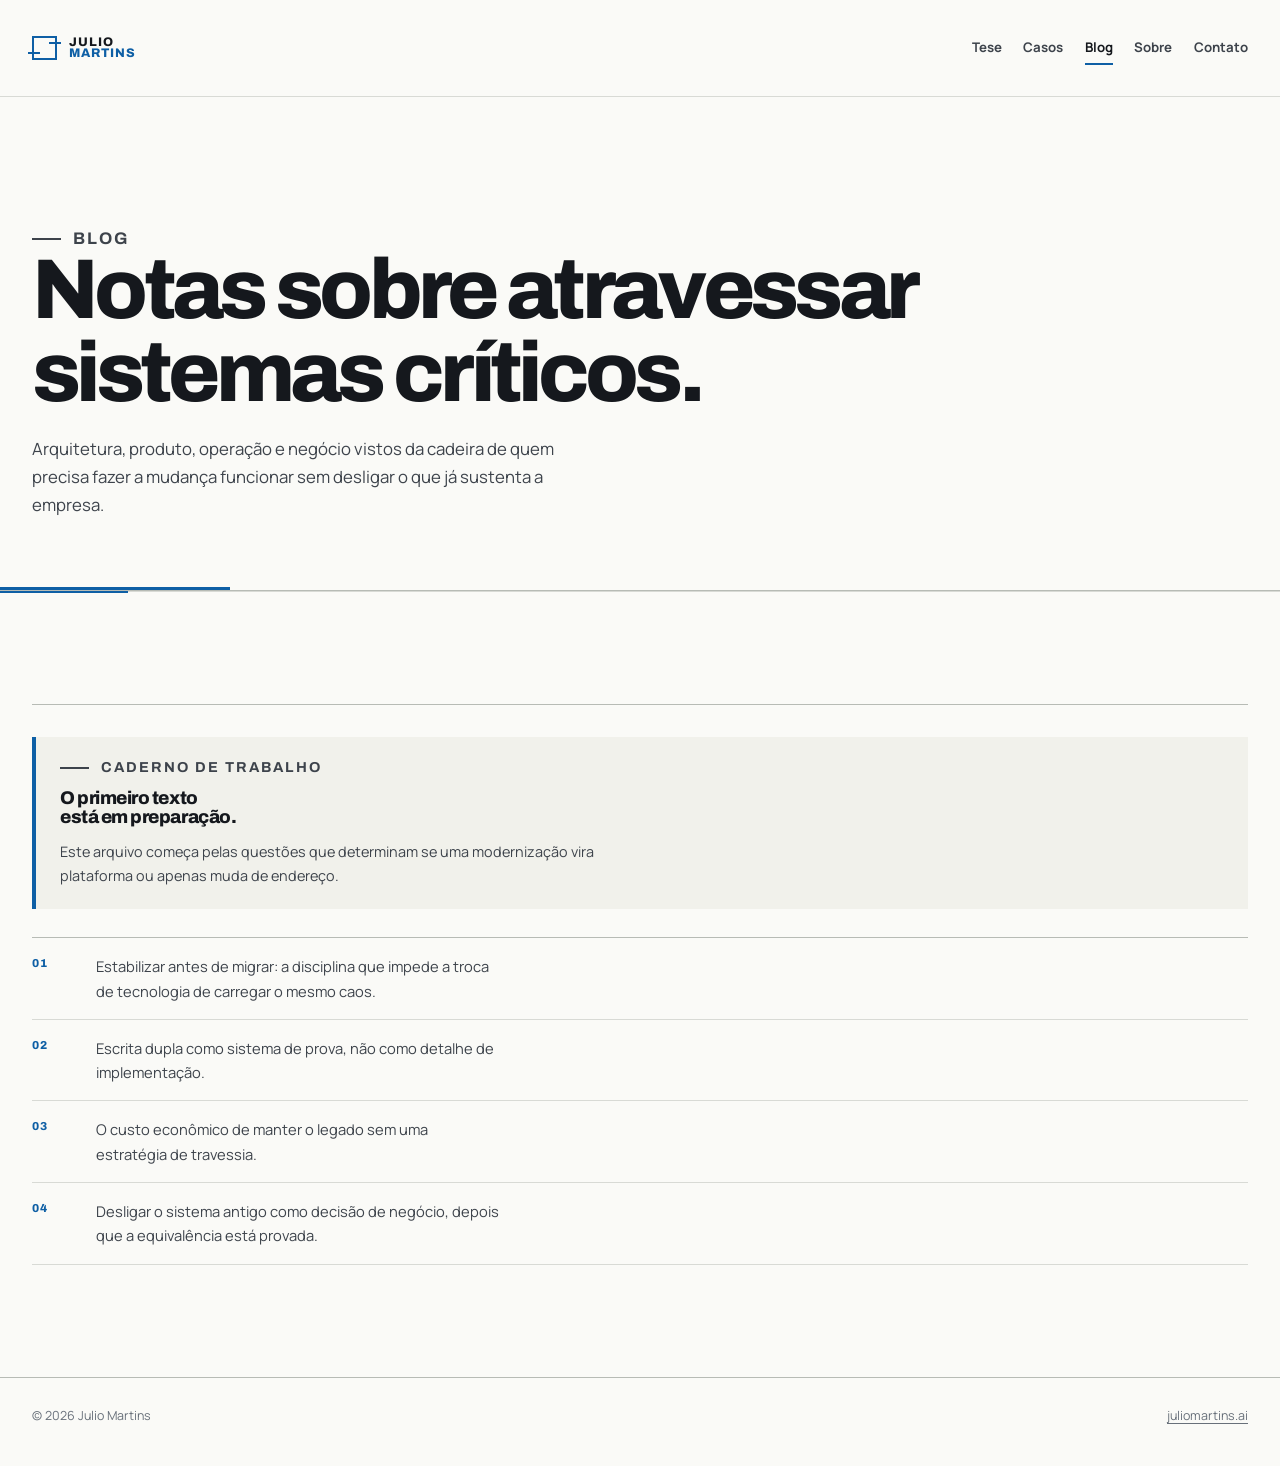
==== blog/index.html @ 044c37d9 "feat: publica estrutura inicial do site pessoal" ====
<!-- Modernismo de Travessia: evidência, hierarquia editorial e sobriedade operacional. -->
<!doctype html>
<html lang="pt-BR">
<head>
  <meta charset="utf-8">
  <meta name="viewport" content="width=device-width, initial-scale=1">
  <title>Blog — Julio Martins</title>
  <meta name="description" content="Artigos de Julio Martins sobre modernização de sistemas críticos, operação e travessias reais.">
  <meta property="og:type" content="website"><meta property="og:locale" content="pt_BR">
  <meta property="og:title" content="Blog — Julio Martins"><meta property="og:description" content="Notas sobre modernização de sistemas críticos e responsabilidade operacional.">
  <meta property="og:image" content="https://juliomartins.ai/assets/img/og-default.svg"><meta property="og:url" content="https://juliomartins.ai/blog/">
  <link rel="canonical" href="https://juliomartins.ai/blog/"><link rel="icon" href="../assets/img/favicon.svg" type="image/svg+xml">
  <link rel="preconnect" href="https://fonts.googleapis.com"><link rel="preconnect" href="https://fonts.gstatic.com" crossorigin>
  <link href="https://fonts.googleapis.com/css2?family=Archivo:wdth,wght@100,700;100,800;100,900&family=Manrope:wght@400;500;600;700&display=swap" rel="stylesheet"><link rel="stylesheet" href="../styles.css">
</head>
<body>
  <a class="skip-link" href="#conteudo">Ir para o conteúdo principal</a>
  <header class="site-header"><div class="page-shell header-inner"><a class="brand" href="../index.html" aria-label="Julio Martins, página inicial"><span class="brand-mark" aria-hidden="true"></span><span class="brand-wordmark"><span>JULIO</span><span>MARTINS</span></span></a><nav class="site-nav" aria-label="Navegação principal"><a href="../index.html#tese">Tese</a><a href="../casos/index.html">Casos</a><a href="index.html" aria-current="page">Blog</a><a href="../index.html#sobre">Sobre</a><a href="../index.html#contato">Contato</a></nav></div></header>
  <main id="conteudo">
    <header class="page-heading"><div class="page-shell"><p class="section-label">Blog</p><h1>Notas sobre atravessar sistemas críticos.</h1><p>Arquitetura, produto, operação e negócio vistos da cadeira de quem precisa fazer a mudança funcionar sem desligar o que já sustenta a empresa.</p></div></header>
    <section class="content-section"><div class="page-shell"><!-- NOVO ARTIGO: copie o <li> abaixo, preencha href, datetime, data, título e resumo; depois cole a cópia aqui para manter o mais recente no topo. -->
      <!--
      <li>
        <a href="nome-do-artigo.html">
          <time datetime="2026-08-25">25 ago. 2026</time>
          <h2>Título do artigo</h2>
          <p>Resumo de uma linha, direto e específico.</p>
        </a>
      </li>
      -->
      <ul class="blog-list" aria-label="Lista de artigos"></ul>
      <aside class="editorial-status"><p class="section-label section-label--muted">Caderno de trabalho</p><h2>O primeiro texto está em preparação.</h2><p>Este arquivo começa pelas questões que determinam se uma modernização vira plataforma ou apenas muda de endereço.</p></aside>
      <div class="editorial-tracks" aria-label="Linhas editoriais em preparação"><div><span>01</span><p>Estabilizar antes de migrar: a disciplina que impede a troca de tecnologia de carregar o mesmo caos.</p></div><div><span>02</span><p>Escrita dupla como sistema de prova, não como detalhe de implementação.</p></div><div><span>03</span><p>O custo econômico de manter o legado sem uma estratégia de travessia.</p></div><div><span>04</span><p>Desligar o sistema antigo como decisão de negócio, depois que a equivalência está provada.</p></div></div>
    </div></section>
  </main>
  <footer class="site-footer"><div class="page-shell footer-inner"><span>© 2026 Julio Martins</span><a href="https://juliomartins.ai/">juliomartins.ai</a></div></footer>
</body>
</html>
---- styles.css ----
/* Modernismo de Travessia — editorial suíço, sobriedade material e evidência operacional. */
:root {
  --paper: #fafaf7;
  --paper-deep: #f1f1eb;
  --ink: #15181d;
  --ink-soft: #3d434b;
  --muted: #68707a;
  --line: #d8dad5;
  --line-strong: #b7bbb5;
  --blue: #0e5fa5;
  --blue-deep: #084478;
  --white: #ffffff;
  --font-display: "Archivo", Arial, sans-serif;
  --font-body: "Manrope", Arial, sans-serif;
  --page: min(100% - 2.5rem, 76rem);
  --reading: 65ch;
  --space-1: 0.5rem;
  --space-2: 1rem;
  --space-3: 1.5rem;
  --space-4: 2.5rem;
  --space-5: 4.5rem;
  --space-6: 7rem;
  --ease-out: cubic-bezier(0.23, 1, 0.32, 1);
}

* { box-sizing: border-box; }
html { scroll-behavior: smooth; }
body {
  min-width: 320px;
  margin: 0;
  background: var(--paper);
  color: var(--ink);
  font-family: var(--font-body);
  font-size: 1rem;
  line-height: 1.65;
  -webkit-font-smoothing: antialiased;
  text-rendering: optimizeLegibility;
}
img { display: block; max-width: 100%; }
a { color: var(--blue); text-decoration-thickness: 1px; text-underline-offset: 0.22em; }
a:hover { color: var(--blue-deep); }
a:focus-visible, button:focus-visible { outline: 3px solid var(--blue); outline-offset: 4px; }
::selection { background: var(--blue); color: var(--white); }

.skip-link { position: fixed; z-index: 10; top: 0.75rem; left: 0.75rem; transform: translateY(-200%); background: var(--ink); color: var(--white); padding: 0.75rem 1rem; font-weight: 700; }
.skip-link:focus { transform: translateY(0); }
.page-shell { width: var(--page); margin: 0 auto; }
.reading-width { max-width: var(--reading); }
.section-label { display: flex; align-items: center; gap: 0.75rem; margin: 0 0 1.15rem; color: var(--blue); font-family: var(--font-display); font-size: 0.72rem; font-weight: 700; letter-spacing: 0.14em; line-height: 1.2; text-transform: uppercase; }
.section-label::before { width: 1.8rem; height: 2px; background: currentColor; content: ""; }
.section-label--muted { color: var(--muted); }

.site-header { border-bottom: 1px solid var(--line); }
.header-inner { display: flex; align-items: center; justify-content: space-between; gap: 1.5rem; min-height: 5.25rem; }
.brand { display: inline-flex; align-items: center; gap: 0.75rem; color: var(--ink); text-decoration: none; }
.brand:hover { color: var(--ink); }
.brand-mark { position: relative; display: inline-block; width: 1.55rem; height: 1.55rem; border: 2px solid var(--blue); }
.brand-mark::before, .brand-mark::after { position: absolute; width: 0.75rem; height: 2px; background: var(--blue); content: ""; }
.brand-mark::before { top: 0.3rem; right: -0.38rem; }
.brand-mark::after { bottom: 0.3rem; left: -0.38rem; }
.brand-wordmark { display: grid; font-family: var(--font-display); font-size: 0.78rem; font-weight: 800; letter-spacing: 0.08em; line-height: 0.9; }
.brand-wordmark span:last-child { color: var(--blue); }
.site-nav { display: flex; align-items: center; gap: 1rem; font-size: 0.78rem; font-weight: 700; }
.site-nav a { position: relative; color: var(--ink-soft); text-decoration: none; }
.site-nav a::after { position: absolute; bottom: -0.35rem; left: 0; width: 0; height: 2px; background: var(--blue); content: ""; transition: width 180ms var(--ease-out); }
.site-nav a:hover { color: var(--ink); }
.site-nav a:hover::after, .site-nav a[aria-current="page"]::after { width: 100%; }
.site-nav a[aria-current="page"] { color: var(--ink); }

.hero { padding: var(--space-5) 0 var(--space-4); }
.hero-grid { display: grid; gap: var(--space-4); }
.hero-copy { max-width: 50rem; }
.hero h1, h2, h3 { margin: 0; font-family: var(--font-display); letter-spacing: -0.04em; }
.hero h1 { max-width: 15ch; font-size: clamp(2.85rem, 8.2vw, 6.2rem); font-weight: 800; line-height: 0.95; text-wrap: balance; }
.hero h1 strong { color: var(--blue); font-weight: 800; }
.hero-intro { max-width: 56ch; margin: 1.75rem 0 0; color: var(--ink-soft); font-size: clamp(1.05rem, 2.4vw, 1.32rem); line-height: 1.55; }
.hero-actions { display: flex; flex-wrap: wrap; gap: 0.75rem; margin-top: 2rem; }
.button { display: inline-flex; align-items: center; justify-content: center; min-height: 3.2rem; padding: 0.8rem 1.25rem; border: 1px solid transparent; font-size: 0.9rem; font-weight: 800; line-height: 1.2; text-decoration: none; transition: background-color 180ms var(--ease-out), border-color 180ms var(--ease-out), color 180ms var(--ease-out), transform 160ms var(--ease-out); }
.button:active { transform: scale(0.97); }
.button--primary { background: var(--blue); color: var(--white); }
.button--primary:hover { background: var(--blue-deep); color: var(--white); }
.button--secondary { border-color: var(--line-strong); color: var(--ink); }
.button--secondary:hover { border-color: var(--blue); color: var(--blue); }
.hero-index { display: grid; gap: 1.1rem; align-content: end; padding: 1.5rem 0 0 1.5rem; border-left: 2px solid var(--blue); }
.hero-index p { margin: 0; color: var(--muted); font-size: 0.8rem; font-weight: 700; letter-spacing: 0.08em; line-height: 1.35; text-transform: uppercase; }
.hero-index strong { display: block; color: var(--ink); font-family: var(--font-display); font-size: 2.15rem; font-weight: 800; letter-spacing: -0.06em; line-height: 0.95; }
.hero-index .rule { width: min(100%, 14rem); height: 1px; background: var(--line-strong); }

.evidence { margin-top: var(--space-4); border-top: 1px solid var(--line-strong); border-bottom: 1px solid var(--line-strong); background: var(--white); }
.evidence { position: relative; }
.evidence::before { position: absolute; top: -2px; left: 0; width: clamp(7rem, 18vw, 15rem); height: 4px; background: var(--blue); content: ""; }
.evidence-grid { display: grid; }
.stat { min-height: 12.5rem; padding: 1.5rem 0; border-bottom: 1px solid var(--line); }
.stat:last-child { border-bottom: 0; }
.stat-number { display: block; font-family: var(--font-display); font-size: clamp(3rem, 7vw, 5rem); font-weight: 800; letter-spacing: -0.07em; line-height: 0.85; }
.stat-number--word { letter-spacing: -0.06em; }
.stat-copy { display: block; max-width: 22ch; margin-top: 1rem; color: var(--ink-soft); font-size: 0.86rem; line-height: 1.45; }
.evidence-note { margin: 0; padding: 1.25rem 0 1.5rem; border-top: 1px solid var(--line); color: var(--muted); font-size: 0.76rem; line-height: 1.55; }

.content-section { position: relative; padding: var(--space-5) 0; border-top: 1px solid var(--line); }
.content-section::before { position: absolute; top: -1px; left: 0; width: clamp(3.5rem, 10vw, 8rem); height: 2px; background: var(--blue); content: ""; }
.content-section h2 { max-width: 22ch; font-size: clamp(2rem, 5vw, 3.5rem); font-weight: 800; line-height: 1.04; text-wrap: balance; }
.lead { max-width: 62ch; margin: 1.5rem 0 0; color: var(--ink-soft); font-size: 1.06rem; }
.principles { display: grid; gap: 0; margin: 2.5rem 0 0; border-top: 1px solid var(--line-strong); }
.principle { position: relative; padding: 1.5rem 0 1.5rem 3.4rem; border-bottom: 1px solid var(--line); }
.principle-index { position: absolute; top: 1.55rem; left: 0; color: var(--blue); font-family: var(--font-display); font-size: 0.83rem; font-weight: 800; letter-spacing: 0.06em; }
.principle h3 { max-width: 36ch; font-size: 1.15rem; font-weight: 800; line-height: 1.2; letter-spacing: -0.025em; }
.principle p { max-width: 64ch; margin: 0.65rem 0 0; color: var(--muted); font-size: 0.92rem; }
.about-grid { display: grid; gap: 2rem; align-items: start; }
.portrait-placeholder { position: relative; display: block; aspect-ratio: 4 / 5; min-height: 22rem; border: 1px solid var(--line-strong); background: #d8d9d6; overflow: hidden; }
.portrait-placeholder::before { position: absolute; top: 14%; right: 15%; bottom: 14%; left: 15%; border: 1px solid rgba(21, 24, 29, 0.23); content: ""; }
.portrait-placeholder::after { position: absolute; right: 0; bottom: 0; left: 0; height: 28%; border-top: 3px solid var(--blue); background: rgba(250, 250, 247, 0.32); content: ""; }
.about-copy p { max-width: 61ch; margin: 0; color: var(--ink-soft); }
.contact-panel { display: grid; gap: 1.5rem; padding: 2rem; border-left: 4px solid var(--blue); background: var(--paper-deep); }
.contact-panel h2 { max-width: 15ch; }
.contact-panel p { max-width: 48ch; margin: 0; color: var(--ink-soft); }

.page-heading { position: relative; padding: var(--space-5) 0 var(--space-4); border-bottom: 1px solid var(--line-strong); overflow: hidden; }
.page-heading::after, .case-hero::after, .article-header::after { position: absolute; bottom: -1px; left: 0; width: clamp(7rem, 18vw, 15rem); height: 4px; background: var(--blue); content: ""; }
.page-heading h1 { max-width: 19ch; margin: 0; font-family: var(--font-display); font-size: clamp(2.6rem, 7vw, 5.3rem); font-weight: 800; letter-spacing: -0.055em; line-height: 0.98; text-wrap: balance; }
.page-heading p { max-width: 55ch; margin: 1.25rem 0 0; color: var(--ink-soft); font-size: 1.05rem; }
.case-list, .blog-list { margin: 0; padding: 0; list-style: none; }
.case-list { border-top: 1px solid var(--line-strong); }
.catalogue-note, .editorial-status { display: grid; gap: 0.8rem; margin-top: 2rem; padding: 1.35rem 1.5rem; border-left: 4px solid var(--blue); background: var(--paper-deep); }
.catalogue-note h2, .editorial-status h2 { max-width: 24ch; font-size: 1.15rem; letter-spacing: -0.025em; }
.catalogue-note p, .editorial-status p { max-width: 65ch; margin: 0; color: var(--ink-soft); font-size: 0.9rem; }
.case-card { display: grid; gap: 1rem; padding: 1.5rem 0; border-bottom: 1px solid var(--line); color: inherit; text-decoration: none; }
.case-card:hover { color: inherit; }
.case-card:hover .case-card__title { color: var(--blue); }
.case-card__meta { color: var(--blue); font-family: var(--font-display); font-size: 0.7rem; font-weight: 700; letter-spacing: 0.14em; text-transform: uppercase; }
.case-card__title { max-width: 26ch; font-size: clamp(1.45rem, 4vw, 2.3rem); font-weight: 800; line-height: 1.06; transition: color 180ms var(--ease-out); }
.case-card__description { max-width: 48ch; margin: 0; color: var(--muted); font-size: 0.95rem; }
.case-card--pending { opacity: 0.58; }
.case-card--pending .case-card__meta { color: var(--muted); }
.case-card--pending .case-card__title { color: var(--ink); }

.case-hero { position: relative; padding: var(--space-5) 0 var(--space-4); border-bottom: 1px solid var(--line-strong); overflow: hidden; }
.case-hero h1 { max-width: 16ch; margin: 0; font-family: var(--font-display); font-size: clamp(2.4rem, 7vw, 5.2rem); font-weight: 800; letter-spacing: -0.055em; line-height: 0.98; }
.placeholder-box { margin: 1.5rem 0 0; padding: 1rem 1.1rem; border-left: 3px solid var(--blue); background: var(--paper-deep); color: var(--ink-soft); font-size: 0.92rem; }
.placeholder-box strong { color: var(--blue); font-family: var(--font-display); font-size: 0.73rem; letter-spacing: 0.1em; text-transform: uppercase; }
.status-note { margin: 1.5rem 0 0; padding: 1rem 1.1rem; border-left: 3px solid var(--blue); background: var(--paper-deep); color: var(--ink-soft); font-size: 0.92rem; }
.status-note strong { display: block; margin-bottom: 0.3rem; color: var(--blue); font-family: var(--font-display); font-size: 0.73rem; letter-spacing: 0.1em; text-transform: uppercase; }
.case-section { padding: var(--space-4) 0; border-bottom: 1px solid var(--line); }
.case-section h2 { max-width: 26ch; font-size: clamp(1.65rem, 4vw, 2.7rem); line-height: 1.08; }
.case-section p { max-width: var(--reading); color: var(--ink-soft); }
.comparison { width: 100%; margin-top: 1.5rem; border-collapse: collapse; font-size: 0.86rem; text-align: left; }
.comparison th, .comparison td { padding: 0.85rem 0.75rem; border-bottom: 1px solid var(--line); vertical-align: top; }
.comparison th { color: var(--blue); font-family: var(--font-display); font-size: 0.68rem; letter-spacing: 0.1em; text-transform: uppercase; }
.method-list { counter-reset: method; display: grid; gap: 0; margin: 1.5rem 0 0; padding: 0; list-style: none; border-top: 1px solid var(--line); }
.method-list li { position: relative; padding: 1.25rem 0 1.25rem 3rem; border-bottom: 1px solid var(--line); color: var(--ink-soft); }
.method-list li::before { position: absolute; top: 1.25rem; left: 0; color: var(--blue); font-family: var(--font-display); font-size: 0.84rem; font-weight: 800; content: "0" counter(method); counter-increment: method; }

.blog-list { border-top: 1px solid var(--line-strong); }
.blog-list li { border-bottom: 1px solid var(--line); }
.blog-list a { display: grid; gap: 0.5rem; padding: 1.35rem 0; color: inherit; text-decoration: none; }
.blog-list a:hover h2 { color: var(--blue); }
.blog-list time { color: var(--muted); font-family: var(--font-display); font-size: 0.72rem; font-weight: 700; letter-spacing: 0.1em; text-transform: uppercase; }
.blog-list h2 { margin: 0; font-size: clamp(1.3rem, 3vw, 1.8rem); line-height: 1.12; transition: color 180ms var(--ease-out); }
.blog-list p { max-width: 55ch; margin: 0; color: var(--muted); font-size: 0.9rem; }
.editorial-tracks { display: grid; gap: 0; margin: 1.75rem 0 0; border-top: 1px solid var(--line-strong); }
.editorial-tracks div { display: grid; grid-template-columns: 3rem minmax(0, 1fr); gap: 1rem; padding: 1rem 0; border-bottom: 1px solid var(--line); }
.editorial-tracks span { color: var(--blue); font-family: var(--font-display); font-size: 0.72rem; font-weight: 800; letter-spacing: 0.1em; }
.editorial-tracks p { max-width: 45ch; margin: 0; color: var(--ink-soft); font-size: 0.92rem; }
.article-header { position: relative; padding: var(--space-5) 0 var(--space-4); border-bottom: 1px solid var(--line-strong); overflow: hidden; }
.article-header h1 { max-width: 19ch; margin: 0; font-family: var(--font-display); font-size: clamp(2.35rem, 6vw, 4.8rem); font-weight: 800; letter-spacing: -0.055em; line-height: 0.98; }
.article-header .dek { max-width: 56ch; margin: 1.25rem 0 0; color: var(--ink-soft); font-size: 1.08rem; }
.article-meta { margin: 1.25rem 0 0; color: var(--muted); font-family: var(--font-display); font-size: 0.72rem; font-weight: 700; letter-spacing: 0.1em; text-transform: uppercase; }
.article { max-width: var(--reading); padding: var(--space-5) 0 var(--space-6); }
.article > *:first-child { margin-top: 0; }
.article h2 { margin: 3rem 0 1rem; font-size: clamp(1.55rem, 4vw, 2.35rem); line-height: 1.1; }
.article h3 { margin: 2rem 0 0.75rem; font-size: 1.22rem; line-height: 1.2; }
.article p, .article li { color: var(--ink-soft); }
.article p { margin: 1.15rem 0; }
.article ul, .article ol { padding-left: 1.3rem; }
.article li + li { margin-top: 0.45rem; }
.article blockquote { margin: 2rem 0; padding: 0.25rem 0 0.25rem 1.25rem; border-left: 3px solid var(--blue); color: var(--ink); font-family: var(--font-display); font-size: 1.32rem; font-weight: 700; letter-spacing: -0.02em; line-height: 1.35; }
.article figure { margin: 2rem 0; }
.article figure img { width: 100%; border: 1px solid var(--line); }
.article figcaption { margin-top: 0.6rem; color: var(--muted); font-size: 0.78rem; }
.article pre { overflow-x: auto; margin: 1.5rem 0; padding: 1.25rem; background: var(--ink); color: #eef1f4; font-size: 0.84rem; line-height: 1.55; }
.article code { font-family: "SFMono-Regular", Consolas, "Liberation Mono", monospace; }
.article :not(pre) > code { padding: 0.12em 0.3em; background: var(--paper-deep); color: var(--ink); }
.article table { display: block; width: 100%; overflow-x: auto; margin: 1.5rem 0; border-collapse: collapse; font-size: 0.88rem; }
.article th, .article td { padding: 0.75rem; border-bottom: 1px solid var(--line); text-align: left; }
.article th { color: var(--blue); font-family: var(--font-display); font-size: 0.7rem; letter-spacing: 0.1em; text-transform: uppercase; }
.callout { margin: 2rem 0; padding: 1rem 1.25rem; border-top: 2px solid var(--blue); background: var(--paper-deep); }
.callout p { margin: 0; }

.not-found { display: grid; min-height: 65vh; align-content: center; padding: var(--space-5) 0; }
.not-found h1 { max-width: 12ch; margin: 0; font-family: var(--font-display); font-size: clamp(3.2rem, 12vw, 7rem); font-weight: 800; letter-spacing: -0.07em; line-height: 0.85; }
.not-found p { max-width: 45ch; margin: 1.5rem 0 0; color: var(--ink-soft); }

.site-footer { border-top: 1px solid var(--line-strong); }
.footer-inner { display: flex; flex-wrap: wrap; gap: 0.7rem 2rem; justify-content: space-between; padding: 1.75rem 0 2.5rem; color: var(--muted); font-size: 0.78rem; }
.footer-inner a { color: inherit; }

@media (min-width: 42rem) {
  .header-inner { min-height: 6rem; }
  .site-nav { gap: 1.35rem; font-size: 0.83rem; }
  .hero { padding: var(--space-6) 0 var(--space-5); }
  .hero-grid { grid-template-columns: minmax(0, 1fr) 12rem; align-items: end; }
  .evidence-grid { grid-template-columns: repeat(2, 1fr); }
  .stat { min-height: 14rem; padding: 2rem 1.5rem; border-right: 1px solid var(--line); }
  .stat:nth-child(2n) { border-right: 0; }
  .stat:nth-last-child(-n + 2) { border-bottom: 0; }
  .evidence-note { padding: 1.25rem 1.5rem 1.75rem; }
  .content-section { padding: var(--space-6) 0; }
  .about-grid { grid-template-columns: minmax(13rem, 0.62fr) minmax(0, 1fr); gap: 3rem; }
  .case-card { grid-template-columns: 9rem minmax(0, 1fr); column-gap: 2rem; }
  .case-card__description { grid-column: 2; }
}

@media (min-width: 68rem) {
  .evidence-grid { grid-template-columns: repeat(4, 1fr); }
  .stat { min-height: 15rem; border-bottom: 0; }
  .stat:nth-child(2n) { border-right: 1px solid var(--line); }
  .stat:last-child { border-right: 0; }
  .page-heading { padding: var(--space-6) 0 var(--space-5); }
  .case-card { grid-template-columns: 12rem minmax(0, 1fr); }
}

@media (max-width: 36rem) {
  .header-inner { align-items: flex-start; padding: 1rem 0; }
  .site-nav { flex-wrap: wrap; justify-content: flex-end; gap: 0.4rem 0.85rem; max-width: 14rem; font-size: 0.72rem; }
  .hero-index { display: none; }
}

@media (prefers-reduced-motion: reduce) {
  html { scroll-behavior: auto; }
  *, *::before, *::after { transition-duration: 0.01ms !important; animation-duration: 0.01ms !important; animation-iteration-count: 1 !important; }
}
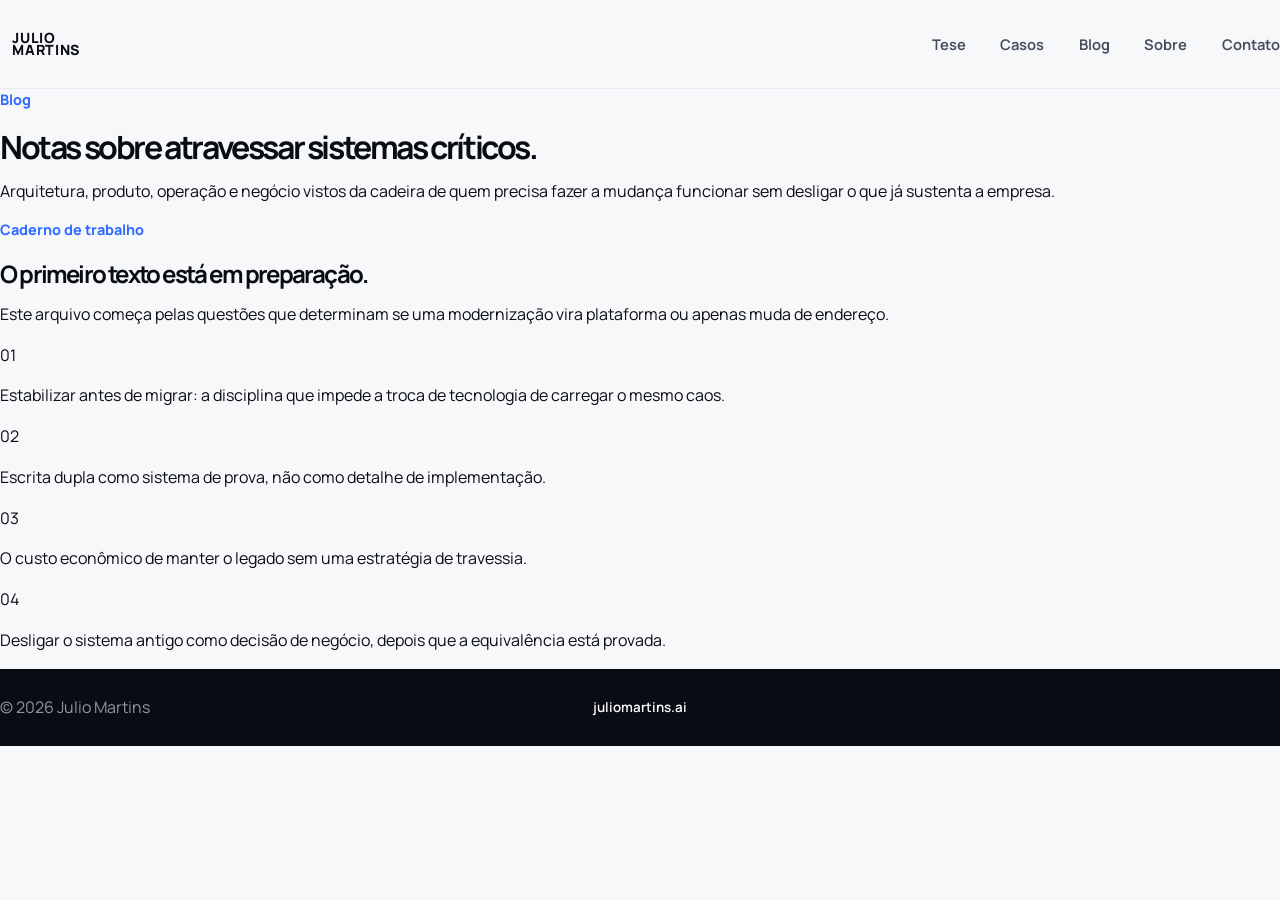
==== commit aa7cf561: "conteudo: restaura textos convincentes dos produtos no design novo + remove todos os travessoes Co-A" ====
--- a/blog/index.html
+++ b/blog/index.html
@@ -4,10 +4,10 @@
 <head>
   <meta charset="utf-8">
   <meta name="viewport" content="width=device-width, initial-scale=1">
-  <title>Blog — Julio Martins</title>
+  <title>Blog, Julio Martins</title>
   <meta name="description" content="Artigos de Julio Martins sobre modernização de sistemas críticos, operação e travessias reais.">
   <meta property="og:type" content="website"><meta property="og:locale" content="pt_BR">
-  <meta property="og:title" content="Blog — Julio Martins"><meta property="og:description" content="Notas sobre modernização de sistemas críticos e responsabilidade operacional.">
+  <meta property="og:title" content="Blog, Julio Martins"><meta property="og:description" content="Notas sobre modernização de sistemas críticos e responsabilidade operacional.">
   <meta property="og:image" content="https://juliomartins.ai/assets/img/og-default.svg"><meta property="og:url" content="https://juliomartins.ai/blog/">
   <link rel="canonical" href="https://juliomartins.ai/blog/"><link rel="icon" href="../assets/img/favicon.svg" type="image/svg+xml">
   <link rel="preconnect" href="https://fonts.googleapis.com"><link rel="preconnect" href="https://fonts.gstatic.com" crossorigin>
--- a/styles.css
+++ b/styles.css
@@ -1,231 +1,10 @@
-/* Modernismo de Travessia — editorial suíço, sobriedade material e evidência operacional. */
-:root {
-  --paper: #fafaf7;
-  --paper-deep: #f1f1eb;
-  --ink: #15181d;
-  --ink-soft: #3d434b;
-  --muted: #68707a;
-  --line: #d8dad5;
-  --line-strong: #b7bbb5;
-  --blue: #0e5fa5;
-  --blue-deep: #084478;
-  --white: #ffffff;
-  --font-display: "Archivo", Arial, sans-serif;
-  --font-body: "Manrope", Arial, sans-serif;
-  --page: min(100% - 2.5rem, 76rem);
-  --reading: 65ch;
-  --space-1: 0.5rem;
-  --space-2: 1rem;
-  --space-3: 1.5rem;
-  --space-4: 2.5rem;
-  --space-5: 4.5rem;
-  --space-6: 7rem;
-  --ease-out: cubic-bezier(0.23, 1, 0.32, 1);
-}
-
-* { box-sizing: border-box; }
-html { scroll-behavior: smooth; }
-body {
-  min-width: 320px;
-  margin: 0;
-  background: var(--paper);
-  color: var(--ink);
-  font-family: var(--font-body);
-  font-size: 1rem;
-  line-height: 1.65;
-  -webkit-font-smoothing: antialiased;
-  text-rendering: optimizeLegibility;
-}
-img { display: block; max-width: 100%; }
-a { color: var(--blue); text-decoration-thickness: 1px; text-underline-offset: 0.22em; }
-a:hover { color: var(--blue-deep); }
-a:focus-visible, button:focus-visible { outline: 3px solid var(--blue); outline-offset: 4px; }
-::selection { background: var(--blue); color: var(--white); }
-
-.skip-link { position: fixed; z-index: 10; top: 0.75rem; left: 0.75rem; transform: translateY(-200%); background: var(--ink); color: var(--white); padding: 0.75rem 1rem; font-weight: 700; }
-.skip-link:focus { transform: translateY(0); }
-.page-shell { width: var(--page); margin: 0 auto; }
-.reading-width { max-width: var(--reading); }
-.section-label { display: flex; align-items: center; gap: 0.75rem; margin: 0 0 1.15rem; color: var(--blue); font-family: var(--font-display); font-size: 0.72rem; font-weight: 700; letter-spacing: 0.14em; line-height: 1.2; text-transform: uppercase; }
-.section-label::before { width: 1.8rem; height: 2px; background: currentColor; content: ""; }
-.section-label--muted { color: var(--muted); }
-
-.site-header { border-bottom: 1px solid var(--line); }
-.header-inner { display: flex; align-items: center; justify-content: space-between; gap: 1.5rem; min-height: 5.25rem; }
-.brand { display: inline-flex; align-items: center; gap: 0.75rem; color: var(--ink); text-decoration: none; }
-.brand:hover { color: var(--ink); }
-.brand-mark { position: relative; display: inline-block; width: 1.55rem; height: 1.55rem; border: 2px solid var(--blue); }
-.brand-mark::before, .brand-mark::after { position: absolute; width: 0.75rem; height: 2px; background: var(--blue); content: ""; }
-.brand-mark::before { top: 0.3rem; right: -0.38rem; }
-.brand-mark::after { bottom: 0.3rem; left: -0.38rem; }
-.brand-wordmark { display: grid; font-family: var(--font-display); font-size: 0.78rem; font-weight: 800; letter-spacing: 0.08em; line-height: 0.9; }
-.brand-wordmark span:last-child { color: var(--blue); }
-.site-nav { display: flex; align-items: center; gap: 1rem; font-size: 0.78rem; font-weight: 700; }
-.site-nav a { position: relative; color: var(--ink-soft); text-decoration: none; }
-.site-nav a::after { position: absolute; bottom: -0.35rem; left: 0; width: 0; height: 2px; background: var(--blue); content: ""; transition: width 180ms var(--ease-out); }
-.site-nav a:hover { color: var(--ink); }
-.site-nav a:hover::after, .site-nav a[aria-current="page"]::after { width: 100%; }
-.site-nav a[aria-current="page"] { color: var(--ink); }
-
-.hero { padding: var(--space-5) 0 var(--space-4); }
-.hero-grid { display: grid; gap: var(--space-4); }
-.hero-copy { max-width: 50rem; }
-.hero h1, h2, h3 { margin: 0; font-family: var(--font-display); letter-spacing: -0.04em; }
-.hero h1 { max-width: 15ch; font-size: clamp(2.85rem, 8.2vw, 6.2rem); font-weight: 800; line-height: 0.95; text-wrap: balance; }
-.hero h1 strong { color: var(--blue); font-weight: 800; }
-.hero-intro { max-width: 56ch; margin: 1.75rem 0 0; color: var(--ink-soft); font-size: clamp(1.05rem, 2.4vw, 1.32rem); line-height: 1.55; }
-.hero-actions { display: flex; flex-wrap: wrap; gap: 0.75rem; margin-top: 2rem; }
-.button { display: inline-flex; align-items: center; justify-content: center; min-height: 3.2rem; padding: 0.8rem 1.25rem; border: 1px solid transparent; font-size: 0.9rem; font-weight: 800; line-height: 1.2; text-decoration: none; transition: background-color 180ms var(--ease-out), border-color 180ms var(--ease-out), color 180ms var(--ease-out), transform 160ms var(--ease-out); }
-.button:active { transform: scale(0.97); }
-.button--primary { background: var(--blue); color: var(--white); }
-.button--primary:hover { background: var(--blue-deep); color: var(--white); }
-.button--secondary { border-color: var(--line-strong); color: var(--ink); }
-.button--secondary:hover { border-color: var(--blue); color: var(--blue); }
-.hero-index { display: grid; gap: 1.1rem; align-content: end; padding: 1.5rem 0 0 1.5rem; border-left: 2px solid var(--blue); }
-.hero-index p { margin: 0; color: var(--muted); font-size: 0.8rem; font-weight: 700; letter-spacing: 0.08em; line-height: 1.35; text-transform: uppercase; }
-.hero-index strong { display: block; color: var(--ink); font-family: var(--font-display); font-size: 2.15rem; font-weight: 800; letter-spacing: -0.06em; line-height: 0.95; }
-.hero-index .rule { width: min(100%, 14rem); height: 1px; background: var(--line-strong); }
-
-.evidence { margin-top: var(--space-4); border-top: 1px solid var(--line-strong); border-bottom: 1px solid var(--line-strong); background: var(--white); }
-.evidence { position: relative; }
-.evidence::before { position: absolute; top: -2px; left: 0; width: clamp(7rem, 18vw, 15rem); height: 4px; background: var(--blue); content: ""; }
-.evidence-grid { display: grid; }
-.stat { min-height: 12.5rem; padding: 1.5rem 0; border-bottom: 1px solid var(--line); }
-.stat:last-child { border-bottom: 0; }
-.stat-number { display: block; font-family: var(--font-display); font-size: clamp(3rem, 7vw, 5rem); font-weight: 800; letter-spacing: -0.07em; line-height: 0.85; }
-.stat-number--word { letter-spacing: -0.06em; }
-.stat-copy { display: block; max-width: 22ch; margin-top: 1rem; color: var(--ink-soft); font-size: 0.86rem; line-height: 1.45; }
-.evidence-note { margin: 0; padding: 1.25rem 0 1.5rem; border-top: 1px solid var(--line); color: var(--muted); font-size: 0.76rem; line-height: 1.55; }
-
-.content-section { position: relative; padding: var(--space-5) 0; border-top: 1px solid var(--line); }
-.content-section::before { position: absolute; top: -1px; left: 0; width: clamp(3.5rem, 10vw, 8rem); height: 2px; background: var(--blue); content: ""; }
-.content-section h2 { max-width: 22ch; font-size: clamp(2rem, 5vw, 3.5rem); font-weight: 800; line-height: 1.04; text-wrap: balance; }
-.lead { max-width: 62ch; margin: 1.5rem 0 0; color: var(--ink-soft); font-size: 1.06rem; }
-.principles { display: grid; gap: 0; margin: 2.5rem 0 0; border-top: 1px solid var(--line-strong); }
-.principle { position: relative; padding: 1.5rem 0 1.5rem 3.4rem; border-bottom: 1px solid var(--line); }
-.principle-index { position: absolute; top: 1.55rem; left: 0; color: var(--blue); font-family: var(--font-display); font-size: 0.83rem; font-weight: 800; letter-spacing: 0.06em; }
-.principle h3 { max-width: 36ch; font-size: 1.15rem; font-weight: 800; line-height: 1.2; letter-spacing: -0.025em; }
-.principle p { max-width: 64ch; margin: 0.65rem 0 0; color: var(--muted); font-size: 0.92rem; }
-.about-grid { display: grid; gap: 2rem; align-items: start; }
-.portrait-placeholder { position: relative; display: block; aspect-ratio: 4 / 5; min-height: 22rem; border: 1px solid var(--line-strong); background: #d8d9d6; overflow: hidden; }
-.portrait-placeholder::before { position: absolute; top: 14%; right: 15%; bottom: 14%; left: 15%; border: 1px solid rgba(21, 24, 29, 0.23); content: ""; }
-.portrait-placeholder::after { position: absolute; right: 0; bottom: 0; left: 0; height: 28%; border-top: 3px solid var(--blue); background: rgba(250, 250, 247, 0.32); content: ""; }
-.about-copy p { max-width: 61ch; margin: 0; color: var(--ink-soft); }
-.contact-panel { display: grid; gap: 1.5rem; padding: 2rem; border-left: 4px solid var(--blue); background: var(--paper-deep); }
-.contact-panel h2 { max-width: 15ch; }
-.contact-panel p { max-width: 48ch; margin: 0; color: var(--ink-soft); }
-
-.page-heading { position: relative; padding: var(--space-5) 0 var(--space-4); border-bottom: 1px solid var(--line-strong); overflow: hidden; }
-.page-heading::after, .case-hero::after, .article-header::after { position: absolute; bottom: -1px; left: 0; width: clamp(7rem, 18vw, 15rem); height: 4px; background: var(--blue); content: ""; }
-.page-heading h1 { max-width: 19ch; margin: 0; font-family: var(--font-display); font-size: clamp(2.6rem, 7vw, 5.3rem); font-weight: 800; letter-spacing: -0.055em; line-height: 0.98; text-wrap: balance; }
-.page-heading p { max-width: 55ch; margin: 1.25rem 0 0; color: var(--ink-soft); font-size: 1.05rem; }
-.case-list, .blog-list { margin: 0; padding: 0; list-style: none; }
-.case-list { border-top: 1px solid var(--line-strong); }
-.catalogue-note, .editorial-status { display: grid; gap: 0.8rem; margin-top: 2rem; padding: 1.35rem 1.5rem; border-left: 4px solid var(--blue); background: var(--paper-deep); }
-.catalogue-note h2, .editorial-status h2 { max-width: 24ch; font-size: 1.15rem; letter-spacing: -0.025em; }
-.catalogue-note p, .editorial-status p { max-width: 65ch; margin: 0; color: var(--ink-soft); font-size: 0.9rem; }
-.case-card { display: grid; gap: 1rem; padding: 1.5rem 0; border-bottom: 1px solid var(--line); color: inherit; text-decoration: none; }
-.case-card:hover { color: inherit; }
-.case-card:hover .case-card__title { color: var(--blue); }
-.case-card__meta { color: var(--blue); font-family: var(--font-display); font-size: 0.7rem; font-weight: 700; letter-spacing: 0.14em; text-transform: uppercase; }
-.case-card__title { max-width: 26ch; font-size: clamp(1.45rem, 4vw, 2.3rem); font-weight: 800; line-height: 1.06; transition: color 180ms var(--ease-out); }
-.case-card__description { max-width: 48ch; margin: 0; color: var(--muted); font-size: 0.95rem; }
-.case-card--pending { opacity: 0.58; }
-.case-card--pending .case-card__meta { color: var(--muted); }
-.case-card--pending .case-card__title { color: var(--ink); }
-
-.case-hero { position: relative; padding: var(--space-5) 0 var(--space-4); border-bottom: 1px solid var(--line-strong); overflow: hidden; }
-.case-hero h1 { max-width: 16ch; margin: 0; font-family: var(--font-display); font-size: clamp(2.4rem, 7vw, 5.2rem); font-weight: 800; letter-spacing: -0.055em; line-height: 0.98; }
-.placeholder-box { margin: 1.5rem 0 0; padding: 1rem 1.1rem; border-left: 3px solid var(--blue); background: var(--paper-deep); color: var(--ink-soft); font-size: 0.92rem; }
-.placeholder-box strong { color: var(--blue); font-family: var(--font-display); font-size: 0.73rem; letter-spacing: 0.1em; text-transform: uppercase; }
-.status-note { margin: 1.5rem 0 0; padding: 1rem 1.1rem; border-left: 3px solid var(--blue); background: var(--paper-deep); color: var(--ink-soft); font-size: 0.92rem; }
-.status-note strong { display: block; margin-bottom: 0.3rem; color: var(--blue); font-family: var(--font-display); font-size: 0.73rem; letter-spacing: 0.1em; text-transform: uppercase; }
-.case-section { padding: var(--space-4) 0; border-bottom: 1px solid var(--line); }
-.case-section h2 { max-width: 26ch; font-size: clamp(1.65rem, 4vw, 2.7rem); line-height: 1.08; }
-.case-section p { max-width: var(--reading); color: var(--ink-soft); }
-.comparison { width: 100%; margin-top: 1.5rem; border-collapse: collapse; font-size: 0.86rem; text-align: left; }
-.comparison th, .comparison td { padding: 0.85rem 0.75rem; border-bottom: 1px solid var(--line); vertical-align: top; }
-.comparison th { color: var(--blue); font-family: var(--font-display); font-size: 0.68rem; letter-spacing: 0.1em; text-transform: uppercase; }
-.method-list { counter-reset: method; display: grid; gap: 0; margin: 1.5rem 0 0; padding: 0; list-style: none; border-top: 1px solid var(--line); }
-.method-list li { position: relative; padding: 1.25rem 0 1.25rem 3rem; border-bottom: 1px solid var(--line); color: var(--ink-soft); }
-.method-list li::before { position: absolute; top: 1.25rem; left: 0; color: var(--blue); font-family: var(--font-display); font-size: 0.84rem; font-weight: 800; content: "0" counter(method); counter-increment: method; }
-
-.blog-list { border-top: 1px solid var(--line-strong); }
-.blog-list li { border-bottom: 1px solid var(--line); }
-.blog-list a { display: grid; gap: 0.5rem; padding: 1.35rem 0; color: inherit; text-decoration: none; }
-.blog-list a:hover h2 { color: var(--blue); }
-.blog-list time { color: var(--muted); font-family: var(--font-display); font-size: 0.72rem; font-weight: 700; letter-spacing: 0.1em; text-transform: uppercase; }
-.blog-list h2 { margin: 0; font-size: clamp(1.3rem, 3vw, 1.8rem); line-height: 1.12; transition: color 180ms var(--ease-out); }
-.blog-list p { max-width: 55ch; margin: 0; color: var(--muted); font-size: 0.9rem; }
-.editorial-tracks { display: grid; gap: 0; margin: 1.75rem 0 0; border-top: 1px solid var(--line-strong); }
-.editorial-tracks div { display: grid; grid-template-columns: 3rem minmax(0, 1fr); gap: 1rem; padding: 1rem 0; border-bottom: 1px solid var(--line); }
-.editorial-tracks span { color: var(--blue); font-family: var(--font-display); font-size: 0.72rem; font-weight: 800; letter-spacing: 0.1em; }
-.editorial-tracks p { max-width: 45ch; margin: 0; color: var(--ink-soft); font-size: 0.92rem; }
-.article-header { position: relative; padding: var(--space-5) 0 var(--space-4); border-bottom: 1px solid var(--line-strong); overflow: hidden; }
-.article-header h1 { max-width: 19ch; margin: 0; font-family: var(--font-display); font-size: clamp(2.35rem, 6vw, 4.8rem); font-weight: 800; letter-spacing: -0.055em; line-height: 0.98; }
-.article-header .dek { max-width: 56ch; margin: 1.25rem 0 0; color: var(--ink-soft); font-size: 1.08rem; }
-.article-meta { margin: 1.25rem 0 0; color: var(--muted); font-family: var(--font-display); font-size: 0.72rem; font-weight: 700; letter-spacing: 0.1em; text-transform: uppercase; }
-.article { max-width: var(--reading); padding: var(--space-5) 0 var(--space-6); }
-.article > *:first-child { margin-top: 0; }
-.article h2 { margin: 3rem 0 1rem; font-size: clamp(1.55rem, 4vw, 2.35rem); line-height: 1.1; }
-.article h3 { margin: 2rem 0 0.75rem; font-size: 1.22rem; line-height: 1.2; }
-.article p, .article li { color: var(--ink-soft); }
-.article p { margin: 1.15rem 0; }
-.article ul, .article ol { padding-left: 1.3rem; }
-.article li + li { margin-top: 0.45rem; }
-.article blockquote { margin: 2rem 0; padding: 0.25rem 0 0.25rem 1.25rem; border-left: 3px solid var(--blue); color: var(--ink); font-family: var(--font-display); font-size: 1.32rem; font-weight: 700; letter-spacing: -0.02em; line-height: 1.35; }
-.article figure { margin: 2rem 0; }
-.article figure img { width: 100%; border: 1px solid var(--line); }
-.article figcaption { margin-top: 0.6rem; color: var(--muted); font-size: 0.78rem; }
-.article pre { overflow-x: auto; margin: 1.5rem 0; padding: 1.25rem; background: var(--ink); color: #eef1f4; font-size: 0.84rem; line-height: 1.55; }
-.article code { font-family: "SFMono-Regular", Consolas, "Liberation Mono", monospace; }
-.article :not(pre) > code { padding: 0.12em 0.3em; background: var(--paper-deep); color: var(--ink); }
-.article table { display: block; width: 100%; overflow-x: auto; margin: 1.5rem 0; border-collapse: collapse; font-size: 0.88rem; }
-.article th, .article td { padding: 0.75rem; border-bottom: 1px solid var(--line); text-align: left; }
-.article th { color: var(--blue); font-family: var(--font-display); font-size: 0.7rem; letter-spacing: 0.1em; text-transform: uppercase; }
-.callout { margin: 2rem 0; padding: 1rem 1.25rem; border-top: 2px solid var(--blue); background: var(--paper-deep); }
-.callout p { margin: 0; }
-
-.not-found { display: grid; min-height: 65vh; align-content: center; padding: var(--space-5) 0; }
-.not-found h1 { max-width: 12ch; margin: 0; font-family: var(--font-display); font-size: clamp(3.2rem, 12vw, 7rem); font-weight: 800; letter-spacing: -0.07em; line-height: 0.85; }
-.not-found p { max-width: 45ch; margin: 1.5rem 0 0; color: var(--ink-soft); }
-
-.site-footer { border-top: 1px solid var(--line-strong); }
-.footer-inner { display: flex; flex-wrap: wrap; gap: 0.7rem 2rem; justify-content: space-between; padding: 1.75rem 0 2.5rem; color: var(--muted); font-size: 0.78rem; }
-.footer-inner a { color: inherit; }
-
-@media (min-width: 42rem) {
-  .header-inner { min-height: 6rem; }
-  .site-nav { gap: 1.35rem; font-size: 0.83rem; }
-  .hero { padding: var(--space-6) 0 var(--space-5); }
-  .hero-grid { grid-template-columns: minmax(0, 1fr) 12rem; align-items: end; }
-  .evidence-grid { grid-template-columns: repeat(2, 1fr); }
-  .stat { min-height: 14rem; padding: 2rem 1.5rem; border-right: 1px solid var(--line); }
-  .stat:nth-child(2n) { border-right: 0; }
-  .stat:nth-last-child(-n + 2) { border-bottom: 0; }
-  .evidence-note { padding: 1.25rem 1.5rem 1.75rem; }
-  .content-section { padding: var(--space-6) 0; }
-  .about-grid { grid-template-columns: minmax(13rem, 0.62fr) minmax(0, 1fr); gap: 3rem; }
-  .case-card { grid-template-columns: 9rem minmax(0, 1fr); column-gap: 2rem; }
-  .case-card__description { grid-column: 2; }
-}
-
-@media (min-width: 68rem) {
-  .evidence-grid { grid-template-columns: repeat(4, 1fr); }
-  .stat { min-height: 15rem; border-bottom: 0; }
-  .stat:nth-child(2n) { border-right: 1px solid var(--line); }
-  .stat:last-child { border-right: 0; }
-  .page-heading { padding: var(--space-6) 0 var(--space-5); }
-  .case-card { grid-template-columns: 12rem minmax(0, 1fr); }
-}
-
-@media (max-width: 36rem) {
-  .header-inner { align-items: flex-start; padding: 1rem 0; }
-  .site-nav { flex-wrap: wrap; justify-content: flex-end; gap: 0.4rem 0.85rem; max-width: 14rem; font-size: 0.72rem; }
-  .hero-index { display: none; }
-}
-
-@media (prefers-reduced-motion: reduce) {
-  html { scroll-behavior: auto; }
-  *, *::before, *::after { transition-duration: 0.01ms !important; animation-duration: 0.01ms !important; animation-iteration-count: 1 !important; }
-}
+/* Sistema Vivo — minimalismo tecnológico premium; sofisticado e comercial, sem linguagem de engenharia civil. */
+:root{--ink:#090c13;--canvas:#f7f8fa;--white:#fff;--muted:#687083;--line:#e2e6ed;--blue:#2f6bff;--pale:#eaf0ff;--bright:#80a7ff;--font:"Manrope",Arial,sans-serif;--shell:min(100% - clamp(2rem,8vw,10rem),86rem);--ease:cubic-bezier(.22,1,.36,1)}*{box-sizing:border-box}html{scroll-behavior:smooth;scroll-padding-top:5.5rem}body{min-width:320px;margin:0;background:var(--canvas);color:var(--ink);font-family:var(--font);line-height:1.55;-webkit-font-smoothing:antialiased}img{display:block;max-width:100%}a{color:inherit}button{font:inherit;cursor:pointer}:focus-visible{outline:3px solid var(--blue);outline-offset:4px}.shell{width:var(--shell);margin:auto}.skip-link{position:fixed;z-index:99;top:.7rem;left:.7rem;transform:translateY(-200%);padding:.7rem 1rem;background:#fff;border-radius:.5rem;font-weight:800;text-decoration:none}.skip-link:focus{transform:translateY(0)}
+/* Navegação */.site-header{position:sticky;z-index:20;top:0;background:rgba(247,248,250,.88);border-bottom:1px solid rgba(226,230,237,.78);backdrop-filter:blur(18px)}.header-inner{display:flex;align-items:center;justify-content:space-between;min-height:5.5rem;gap:2rem}.brand{display:inline-flex;align-items:center;gap:.78rem;text-decoration:none}.brand img{width:2.5rem;height:2.5rem}.brand span{display:grid;font-size:.88rem;font-weight:800;letter-spacing:.045em;line-height:.86;text-transform:uppercase}.brand b:last-child{color:var(--blue)}.site-nav{display:flex;align-items:center;gap:clamp(1.3rem,2.7vw,2.8rem)}.site-nav a{position:relative;color:#454c5c;font-size:.92rem;font-weight:650;text-decoration:none}.site-nav a:not(.nav-cta)::after{position:absolute;right:0;bottom:-.45rem;left:0;height:2px;background:var(--blue);content:"";transform:scaleX(0);transform-origin:left;transition:transform .18s var(--ease)}.site-nav a:hover{color:var(--ink)}.site-nav a:hover::after{transform:scaleX(1)}.nav-cta{padding:.78rem 1.08rem;border:1px solid #cfd5df;border-radius:.75rem!important;color:var(--ink)!important}.nav-cta:hover{border-color:var(--ink);background:#fff}
+/* Abertura */.hero{position:relative;isolation:isolate;overflow:hidden;background:var(--ink);color:#fff}.hero-layout{position:relative;z-index:1;display:grid;grid-template-columns:minmax(0,1.02fr) minmax(23rem,.82fr);gap:clamp(2rem,6vw,8rem);align-items:center;min-height:min(49rem,calc(100vh - 5.5rem));padding:clamp(5rem,10vw,9rem) 0 clamp(4.5rem,8vw,7.5rem)}.hero-copy{max-width:43rem}.hero-kicker,.section-label{margin:0 0 1.35rem;color:var(--blue);font-size:.9rem;font-weight:750}.hero-kicker{color:var(--bright)}h1,h2,h3{margin:0;font-weight:700;letter-spacing:-.075em;line-height:.93;text-wrap:balance}.hero h1{max-width:10ch;font-size:clamp(3.45rem,6.3vw,7rem)}.hero h1 em{color:var(--bright);font-style:normal}.hero-copy>p:not(.hero-kicker){max-width:44ch;margin:2rem 0 0;color:#c9cfdb;font-size:clamp(1.08rem,1.58vw,1.32rem);line-height:1.65}.hero-actions{display:flex;flex-wrap:wrap;gap:.9rem;align-items:center;margin-top:2.25rem}.button{display:inline-flex;align-items:center;justify-content:center;gap:.65rem;min-height:3.55rem;padding:.88rem 1.16rem;border:1px solid transparent;border-radius:.78rem;font-size:.94rem;font-weight:750;text-decoration:none;transition:transform .18s var(--ease),background .18s var(--ease)}.button:hover{transform:translateY(-2px)}.primary{background:var(--blue);color:#fff}.primary:hover{background:#2159df}.quiet{padding:.8rem .4rem;color:#fff;font-size:.94rem;font-weight:700;text-decoration:none}.hero-copy small{display:flex;flex-wrap:wrap;align-items:center;gap:.65rem;margin-top:clamp(3.5rem,7vw,6rem);color:#9ba5b9;font-size:.84rem;font-weight:600}.hero-copy small i{width:3px;height:3px;border-radius:50%;background:#69748a}.hero-art{position:relative;min-height:31rem;margin:0;overflow:hidden;border-radius:clamp(1.5rem,3vw,2.6rem);box-shadow:0 42px 100px rgba(0,0,0,.44)}.hero-art::before{position:absolute;z-index:1;inset:0;border:1px solid rgba(255,255,255,.16);border-radius:inherit;content:""}.hero-art img{width:100%;height:100%;min-height:31rem;object-fit:cover}.hero-art figcaption{position:absolute;z-index:2;right:1.25rem;bottom:1.25rem;padding:.8rem 1rem;border:1px solid rgba(255,255,255,.16);border-radius:.72rem;background:rgba(9,12,19,.8);font-size:.82rem;font-weight:650}.hero-orbit{position:absolute;z-index:0;border:1px solid rgba(128,167,255,.13);border-radius:50%}.hero-orbit.a{top:-37rem;right:-23rem;width:75rem;height:75rem}.hero-orbit.b{bottom:-36rem;left:-23rem;width:64rem;height:64rem;border-color:rgba(255,255,255,.08)}
+/* Texto de valor */.signal{padding:clamp(5rem,10vw,10rem) 0 0;background:#fff}.signal-layout{display:grid;grid-template-columns:minmax(0,1fr) minmax(15rem,.55fr);gap:clamp(2rem,8vw,8rem);align-items:end;padding-bottom:clamp(4.6rem,9vw,8.5rem)}.signal h2{max-width:12ch;font-size:clamp(2.7rem,4.7vw,5.2rem);letter-spacing:-.068em;line-height:.98}.signal p{max-width:29ch;margin:.4rem 0 0;color:var(--muted);font-size:1.1rem;line-height:1.65}.marquee{display:flex;justify-content:space-between;gap:1rem;overflow:hidden;padding:1.35rem max(1rem,calc((100% - var(--shell))/2));background:var(--pale);color:var(--blue);font-size:clamp(1.15rem,2vw,1.8rem);font-weight:700;letter-spacing:-.035em;white-space:nowrap}.marquee i{width:.45rem;height:.45rem;flex:0 0 auto;border-radius:50%;background:currentColor}
+/* Práticas */.practices{padding:clamp(5rem,10vw,10rem) 0}.intro{display:grid;grid-template-columns:minmax(0,1.15fr) minmax(16rem,.45fr);gap:clamp(2rem,8vw,9rem);align-items:end}.intro h2{max-width:12ch;font-size:clamp(2.8rem,5.2vw,5.8rem)}.intro>p{max-width:29ch;margin:0 0 .35rem;color:var(--muted);font-size:1.08rem;line-height:1.65}.practice-grid{display:grid;grid-template-columns:repeat(2,minmax(0,1fr));gap:1rem;margin-top:clamp(2.6rem,5vw,5rem)}.practice{position:relative;display:flex;min-height:clamp(24rem,33vw,31rem);flex-direction:column;justify-content:space-between;overflow:hidden;padding:clamp(1.7rem,3.2vw,2.7rem);border-radius:1.45rem;transition:transform .3s var(--ease),box-shadow .3s var(--ease)}.practice:hover{z-index:1;transform:translateY(-6px);box-shadow:0 28px 60px rgba(19,31,61,.16)}.practice.featured{grid-column:1/-1;min-height:clamp(28rem,40vw,37rem);background:var(--blue);color:#fff}.practice.featured::after{position:absolute;top:-25%;right:-12%;width:29rem;height:29rem;border:1px solid rgba(255,255,255,.2);border-radius:50%;content:""}.practice.dark{background:#10151f;color:#fff}.practice.dark::after{position:absolute;right:-5rem;bottom:-6rem;width:20rem;height:20rem;border-radius:50%;background:radial-gradient(circle at 35% 35%,rgba(47,107,255,.96),rgba(47,107,255,.04) 60%,transparent 61%);content:""}.practice.soft{background:var(--pale)}.practice.soft::after{position:absolute;top:-4rem;right:8%;width:10rem;height:10rem;border-radius:50%;background:rgba(47,107,255,.18);content:""}.practice.light{grid-column:1/-1;min-height:clamp(19rem,25vw,24rem);border:1px solid var(--line);background:#fff}.practice.light::after{position:absolute;right:8%;bottom:-9rem;width:22rem;height:22rem;border:1px solid #d2defd;border-radius:50%;content:""}.practice header,.practice a{position:relative;z-index:1;display:flex;justify-content:space-between;color:inherit;font-size:.86rem;font-weight:750;text-decoration:none}.practice header{opacity:.72}.practice>div{position:relative;z-index:1;max-width:32rem;margin-top:auto}.practice.featured>div{max-width:39rem}.practice h3{font-size:clamp(2.4rem,4.1vw,4.55rem)}.practice.featured h3{font-size:clamp(3.4rem,6.4vw,7rem)}.practice strong{display:block;max-width:26ch;margin-top:1.15rem;font-size:clamp(1.08rem,1.68vw,1.28rem);letter-spacing:-.035em;line-height:1.3}.practice p{max-width:49ch;margin:.85rem 0 0;font-size:1rem;line-height:1.63;opacity:.78}.practice.light>div{display:grid;grid-template-columns:minmax(12rem,.5fr) minmax(20rem,1fr);gap:2rem;align-items:end;max-width:100%}.practice.light strong,.practice.light p{margin:0}.practice a{margin-top:2.2rem;font-size:.94rem}.practice a b{font-size:1.25rem}
+/* Resultado */.outcome{padding:clamp(5rem,10vw,10rem) 0;background:#10151f;color:#fff}.outcome-layout{display:grid;grid-template-columns:minmax(0,.83fr) minmax(24rem,1.15fr);gap:clamp(3rem,9vw,10rem);align-items:end}.outcome .section-label{color:var(--bright)}.outcome h2{max-width:10ch;font-size:clamp(2.8rem,5.3vw,6.1rem)}.outcome p:not(.section-label){max-width:40ch;margin:1.5rem 0 2rem;color:#afb8c7;font-size:1rem;line-height:1.65}.outline{border-color:rgba(255,255,255,.3);color:#fff}.numbers{border-top:1px solid rgba(255,255,255,.18)}.numbers p{display:grid;grid-template-columns:minmax(8rem,.5fr) 1fr;gap:1.5rem;align-items:baseline;margin:0!important;padding:1.3rem 0;border-bottom:1px solid rgba(255,255,255,.18)}.numbers b{color:var(--bright);font-size:clamp(3rem,5vw,5rem);letter-spacing:-.09em;line-height:.82}.numbers span{max-width:25ch;color:#d9deea;font-size:.95rem;line-height:1.4}
+/* Casos */.cases{padding:clamp(5rem,10vw,10rem) 0;background:#fff}.cases-head{display:flex;justify-content:space-between;gap:2rem;align-items:end}.cases-head h2{max-width:13ch;font-size:clamp(2.6rem,4.9vw,5.4rem)}.controls{display:grid;grid-template-columns:1fr auto auto;gap:.6rem;align-items:center}.controls p{grid-column:1/-1;margin:0 0 .35rem;color:var(--muted);font-size:.92rem}.controls button{display:grid;width:3.1rem;height:3.1rem;place-items:center;border:1px solid #d4d9e3;border-radius:50%;background:transparent;font-size:1.25rem;transition:.18s var(--ease)}.controls button:hover{border-color:var(--blue);background:var(--blue);color:#fff}.case-carousel{display:flex;gap:1.1rem;width:var(--shell);margin:clamp(2.4rem,5vw,4.5rem) 0 0 max(1rem,calc((100% - var(--shell))/2));padding:0 max(1rem,calc((100% - var(--shell))/2)) .75rem 0;overflow-x:auto;scroll-snap-type:x mandatory;scrollbar-width:none}.case-carousel::-webkit-scrollbar{display:none}.case{position:relative;display:flex;min-height:clamp(23rem,36vw,31rem);flex:0 0 min(35rem,73vw);align-items:end;overflow:hidden;border-radius:1.25rem;background:#0d111a;color:#fff;scroll-snap-align:start}.case::before,.case::after,.case>div::before{position:absolute;content:""}.case.migration::before{top:-20%;right:-5%;width:32rem;height:32rem;border:1px solid rgba(128,167,255,.55);border-radius:50%;box-shadow:0 0 0 3.5rem rgba(47,107,255,.09),0 0 0 7rem rgba(47,107,255,.055)}.case.migration::after{right:-4rem;bottom:3rem;width:29rem;height:1rem;border-radius:99px;background:#3b76ff;box-shadow:-12rem -5rem 0 -.35rem rgba(128,167,255,.42);transform:rotate(-35deg)}.case.product{background:#122041}.case.product::before{top:-9rem;right:-6rem;width:27rem;height:27rem;border-radius:50%;background:radial-gradient(circle at 30% 68%,#82a7ff 0 4%,#2f6bff 22%,rgba(47,107,255,.18) 50%,transparent 67%)}.case.product::after{right:4rem;bottom:-4rem;width:21rem;height:21rem;border:1px solid rgba(255,255,255,.18);border-radius:50%}.case.intelligence::before{top:-8rem;left:-7rem;width:27rem;height:27rem;border-radius:50%;background:radial-gradient(circle at 58% 59%,#5183ff 0 9%,rgba(47,107,255,.64) 19%,rgba(47,107,255,.05) 55%,transparent 66%)}.case.intelligence::after{top:3rem;right:-10rem;width:24rem;height:24rem;border:1px solid rgba(128,167,255,.36);border-radius:50%}.case>div{position:relative;z-index:1;width:100%;padding:clamp(1.4rem,3vw,2.2rem);background:linear-gradient(180deg,rgba(8,11,18,.02) 15%,rgba(8,11,18,.9) 100%)}.case span{display:block;margin-bottom:auto;color:rgba(255,255,255,.85);font-size:.78rem;font-weight:700}.case h3{max-width:11ch;font-size:clamp(2rem,3.3vw,3.3rem)}.case p{max-width:38ch;margin:.9rem 0 1.5rem;color:rgba(255,255,255,.78);font-size:.96rem}.case footer{display:flex;justify-content:space-between;padding-top:1.05rem;border-top:1px solid rgba(255,255,255,.23);font-size:.9rem;font-weight:700}
+/* Sobre e CTA */.about{padding:clamp(5.5rem,11vw,11rem) 0}.about-layout{display:grid;grid-template-columns:minmax(0,1.1fr) minmax(17rem,.48fr);gap:clamp(2rem,7vw,8rem)}.about-mark{width:clamp(3rem,4vw,4rem);height:clamp(3rem,4vw,4rem);margin-bottom:1.8rem}.about h2{max-width:12ch;font-size:clamp(2.65rem,4.7vw,5.2rem)}.about h2+*{margin-top:1rem}.about-layout>div:first-child>p{margin:0 0 .9rem;color:var(--blue);font-size:1.08rem;font-weight:800}.about-layout>div:last-child{padding-top:clamp(5rem,9vw,10rem)}.about-layout>div:last-child p{max-width:32ch;margin:0;color:var(--muted);font-size:1.08rem;line-height:1.7}.about-layout a{display:inline-block;margin-top:1.65rem;font-size:.98rem;font-weight:750;text-decoration:none}.about-layout a:hover{color:var(--blue)}.contact{position:relative;isolation:isolate;overflow:hidden;padding:clamp(5rem,10vw,9rem) 0;background:var(--blue);color:#fff}.glow{position:absolute;z-index:-1;top:-22rem;right:-13rem;width:54rem;height:54rem;border:1px solid rgba(255,255,255,.24);border-radius:50%;box-shadow:0 0 0 4.8rem rgba(255,255,255,.07),0 0 0 9.6rem rgba(255,255,255,.045)}.contact-layout{display:grid;grid-template-columns:minmax(0,1.1fr) minmax(17rem,.5fr);gap:clamp(2rem,7vw,8rem);align-items:end}.contact .section-label{color:#dce6ff}.contact h2{max-width:11ch;font-size:clamp(3rem,5.8vw,6.5rem)}.contact p:not(.section-label){max-width:31ch;margin:0 0 1.7rem;color:#e6edff;font-size:1.08rem;line-height:1.65}.white{background:#fff;color:var(--blue)}.white:hover{background:var(--ink);color:#fff}.site-footer{padding:1.65rem 0;background:var(--ink);color:#8d96a7}.footer-inner{display:grid;grid-template-columns:1fr auto 1fr;gap:1rem;align-items:center}.footer-inner .brand{color:#fff}.footer-inner p,.footer-inner>a:last-child{margin:0;font-size:.84rem;font-weight:600;text-decoration:none}.footer-inner>a:last-child{justify-self:end;color:#fff}
+/* Responsividade */@media(max-width:63rem){.hero-layout{grid-template-columns:minmax(0,1fr) minmax(19rem,.66fr);gap:2.5rem}.hero-art,.hero-art img{min-height:27rem}.signal-layout{grid-template-columns:1fr}.outcome-layout,.contact-layout{grid-template-columns:1fr}.outcome-copy{max-width:42rem}.numbers{max-width:45rem}.about-layout{grid-template-columns:1fr}.about-layout>div:last-child{padding-top:0}}@media(max-width:48rem){.header-inner{min-height:4.9rem}.brand img{width:2.2rem;height:2.2rem}.brand span{font-size:.8rem}.site-nav{gap:1rem}.site-nav a{font-size:.85rem}.nav-cta{padding:.65rem .8rem}.hero-layout{grid-template-columns:1fr;min-height:auto;padding-top:5.3rem}.hero-art,.hero-art img{min-height:24rem}.signal h2{max-width:13ch}.intro{grid-template-columns:1fr;gap:1.5rem}.practice-grid{grid-template-columns:1fr}.practice,.practice.featured,.practice.light{grid-column:auto;min-height:24rem}.practice.featured h3{font-size:clamp(2.9rem,12vw,4.6rem)}.practice.light>div{display:block}.practice.light strong{margin-top:1.15rem}.practice.light p{margin:.85rem 0 0}.cases-head{align-items:start;flex-direction:column}.controls{width:100%;grid-template-columns:1fr auto auto}.case{flex-basis:78vw}.footer-inner{grid-template-columns:1fr;justify-items:start}.footer-inner>a:last-child{justify-self:start}}@media(max-width:32rem){:root{--shell:min(100% - 2rem,86rem)}.site-nav a:not(.nav-cta){display:none}.hero h1,.contact h2{font-size:clamp(3.1rem,15vw,4.3rem)}.hero-actions{flex-direction:column;align-items:flex-start}.button{width:100%}.quiet{width:auto}.hero-art,.hero-art img{min-height:20rem}.signal h2,.intro h2,.cases-head h2,.about h2{font-size:clamp(2.55rem,12vw,3.6rem)}.numbers p{grid-template-columns:1fr;gap:.55rem}.case{flex-basis:84vw}.contact{padding:4.5rem 0}}@media(prefers-reduced-motion:reduce){html{scroll-behavior:auto}*{transition:none!important;animation:none!important}}
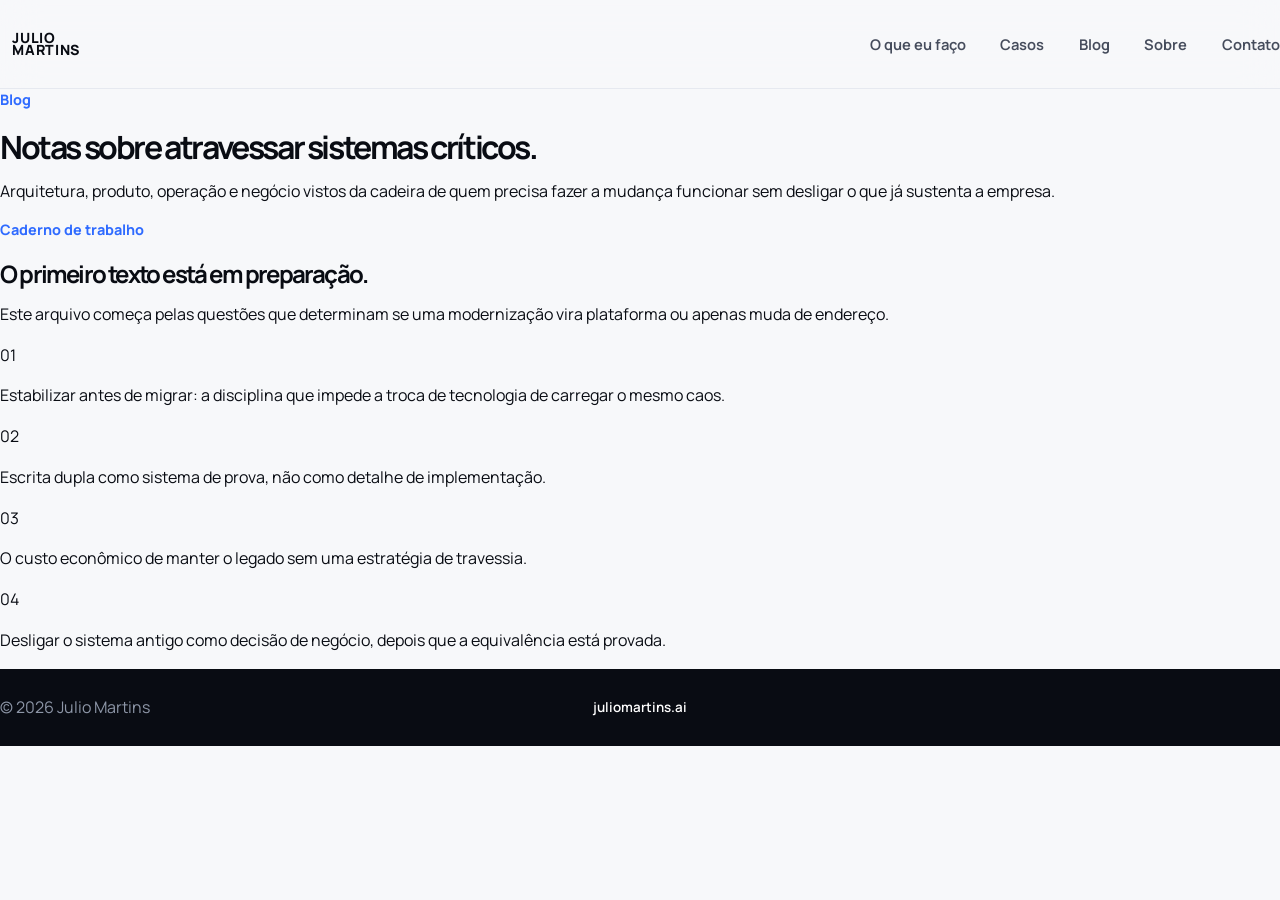
==== commit 417ed5e3: "conteudo: ajusta textos (hospital/IA), adiciona telefone+email+redes, cria paginas de casos e post d" ====
--- a/blog/index.html
+++ b/blog/index.html
@@ -15,13 +15,13 @@
 </head>
 <body>
   <a class="skip-link" href="#conteudo">Ir para o conteúdo principal</a>
-  <header class="site-header"><div class="page-shell header-inner"><a class="brand" href="../index.html" aria-label="Julio Martins, página inicial"><span class="brand-mark" aria-hidden="true"></span><span class="brand-wordmark"><span>JULIO</span><span>MARTINS</span></span></a><nav class="site-nav" aria-label="Navegação principal"><a href="../index.html#tese">Tese</a><a href="../casos/index.html">Casos</a><a href="index.html" aria-current="page">Blog</a><a href="../index.html#sobre">Sobre</a><a href="../index.html#contato">Contato</a></nav></div></header>
+  <header class="site-header"><div class="page-shell header-inner"><a class="brand" href="../index.html" aria-label="Julio Martins, página inicial"><span class="brand-mark" aria-hidden="true"></span><span class="brand-wordmark"><span>JULIO</span><span>MARTINS</span></span></a><nav class="site-nav" aria-label="Navegação principal"><a href="../index.html#praticas">O que eu faço</a><a href="../casos/index.html">Casos</a><a href="index.html" aria-current="page">Blog</a><a href="../index.html#sobre">Sobre</a><a href="../index.html#contato">Contato</a></nav></div></header>
   <main id="conteudo">
     <header class="page-heading"><div class="page-shell"><p class="section-label">Blog</p><h1>Notas sobre atravessar sistemas críticos.</h1><p>Arquitetura, produto, operação e negócio vistos da cadeira de quem precisa fazer a mudança funcionar sem desligar o que já sustenta a empresa.</p></div></header>
     <section class="content-section"><div class="page-shell"><!-- NOVO ARTIGO: copie o <li> abaixo, preencha href, datetime, data, título e resumo; depois cole a cópia aqui para manter o mais recente no topo. -->
       <!--
       <li>
-        <a href="nome-do-artigo.html">
+        <a href="exemplo-primeiro-post.html">
           <time datetime="2026-08-25">25 ago. 2026</time>
           <h2>Título do artigo</h2>
           <p>Resumo de uma linha, direto e específico.</p>
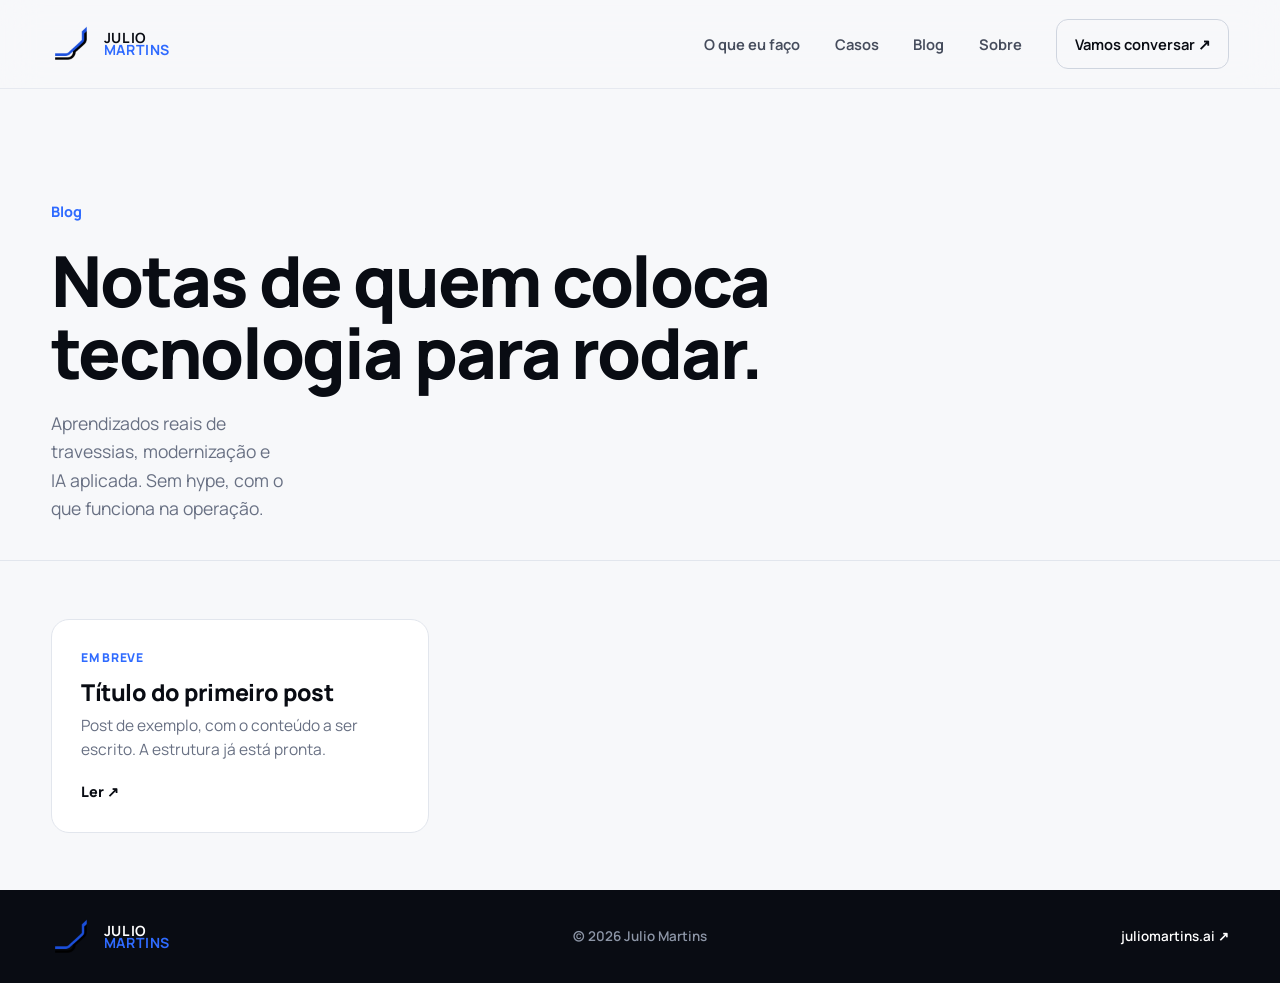
==== commit 81e933e4: "design: alinha paginas internas (casos + blog) ao design premium da home Co-Authored-By: Claude Fabl" ====
--- a/blog/index.html
+++ b/blog/index.html
@@ -1,38 +1,14 @@
-<!-- Modernismo de Travessia: evidência, hierarquia editorial e sobriedade operacional. -->
-<!doctype html>
-<html lang="pt-BR">
-<head>
-  <meta charset="utf-8">
-  <meta name="viewport" content="width=device-width, initial-scale=1">
-  <title>Blog, Julio Martins</title>
-  <meta name="description" content="Artigos de Julio Martins sobre modernização de sistemas críticos, operação e travessias reais.">
-  <meta property="og:type" content="website"><meta property="og:locale" content="pt_BR">
-  <meta property="og:title" content="Blog, Julio Martins"><meta property="og:description" content="Notas sobre modernização de sistemas críticos e responsabilidade operacional.">
-  <meta property="og:image" content="https://juliomartins.ai/assets/img/og-default.svg"><meta property="og:url" content="https://juliomartins.ai/blog/">
-  <link rel="canonical" href="https://juliomartins.ai/blog/"><link rel="icon" href="../assets/img/favicon.svg" type="image/svg+xml">
-  <link rel="preconnect" href="https://fonts.googleapis.com"><link rel="preconnect" href="https://fonts.gstatic.com" crossorigin>
-  <link href="https://fonts.googleapis.com/css2?family=Archivo:wdth,wght@100,700;100,800;100,900&family=Manrope:wght@400;500;600;700&display=swap" rel="stylesheet"><link rel="stylesheet" href="../styles.css">
-</head>
-<body>
-  <a class="skip-link" href="#conteudo">Ir para o conteúdo principal</a>
-  <header class="site-header"><div class="page-shell header-inner"><a class="brand" href="../index.html" aria-label="Julio Martins, página inicial"><span class="brand-mark" aria-hidden="true"></span><span class="brand-wordmark"><span>JULIO</span><span>MARTINS</span></span></a><nav class="site-nav" aria-label="Navegação principal"><a href="../index.html#praticas">O que eu faço</a><a href="../casos/index.html">Casos</a><a href="index.html" aria-current="page">Blog</a><a href="../index.html#sobre">Sobre</a><a href="../index.html#contato">Contato</a></nav></div></header>
-  <main id="conteudo">
-    <header class="page-heading"><div class="page-shell"><p class="section-label">Blog</p><h1>Notas sobre atravessar sistemas críticos.</h1><p>Arquitetura, produto, operação e negócio vistos da cadeira de quem precisa fazer a mudança funcionar sem desligar o que já sustenta a empresa.</p></div></header>
-    <section class="content-section"><div class="page-shell"><!-- NOVO ARTIGO: copie o <li> abaixo, preencha href, datetime, data, título e resumo; depois cole a cópia aqui para manter o mais recente no topo. -->
-      <!--
-      <li>
-        <a href="exemplo-primeiro-post.html">
-          <time datetime="2026-08-25">25 ago. 2026</time>
-          <h2>Título do artigo</h2>
-          <p>Resumo de uma linha, direto e específico.</p>
-        </a>
-      </li>
-      -->
-      <ul class="blog-list" aria-label="Lista de artigos"></ul>
-      <aside class="editorial-status"><p class="section-label section-label--muted">Caderno de trabalho</p><h2>O primeiro texto está em preparação.</h2><p>Este arquivo começa pelas questões que determinam se uma modernização vira plataforma ou apenas muda de endereço.</p></aside>
-      <div class="editorial-tracks" aria-label="Linhas editoriais em preparação"><div><span>01</span><p>Estabilizar antes de migrar: a disciplina que impede a troca de tecnologia de carregar o mesmo caos.</p></div><div><span>02</span><p>Escrita dupla como sistema de prova, não como detalhe de implementação.</p></div><div><span>03</span><p>O custo econômico de manter o legado sem uma estratégia de travessia.</p></div><div><span>04</span><p>Desligar o sistema antigo como decisão de negócio, depois que a equivalência está provada.</p></div></div>
-    </div></section>
-  </main>
-  <footer class="site-footer"><div class="page-shell footer-inner"><span>© 2026 Julio Martins</span><a href="https://juliomartins.ai/">juliomartins.ai</a></div></footer>
-</body>
-</html>
+<!doctype html><html lang="pt-BR"><head><meta charset="utf-8"><meta name="viewport" content="width=device-width, initial-scale=1">
+<title>Blog, Julio Martins</title><meta name="description" content="Notas sobre tecnologia aplicada, travessias e IA em operação real.">
+<link rel="canonical" href="https://juliomartins.ai/"><link rel="icon" href="../assets/img/marca-trilhos.webp" type="image/webp">
+<link rel="preconnect" href="https://fonts.googleapis.com"><link rel="preconnect" href="https://fonts.gstatic.com" crossorigin>
+<link href="https://fonts.googleapis.com/css2?family=Manrope:wght@400;500;600;700;800&display=swap" rel="stylesheet">
+<link rel="stylesheet" href="../styles.css?v=3"><link rel="stylesheet" href="../styles-improvements.css?v=3"><link rel="stylesheet" href="../internal.css?v=1"></head><body>
+<a class="skip-link" href="#c">Ir para o conteúdo</a>
+<header class="site-header"><div class="shell header-inner"><a class="brand" href="../index.html" aria-label="Julio Martins, início"><img src="../assets/img/marca-trilhos.webp" alt=""><span><b>Julio</b><b>Martins</b></span></a><nav class="site-nav" aria-label="Navegação principal"><a href="../index.html#praticas">O que eu faço</a><a href="../casos/index.html">Casos</a><a href="index.html">Blog</a><a href="../index.html#sobre">Sobre</a><a class="nav-cta" href="../index.html#contato">Vamos conversar ↗</a></nav></div></header>
+<main id="c">
+<section class="page-hero"><div class="shell"><p class="section-label">Blog</p><h1>Notas de quem coloca tecnologia para rodar.</h1><p class="intro">Aprendizados reais de travessias, modernização e IA aplicada. Sem hype, com o que funciona na operação.</p></div></section>
+<section><div class="shell"><div class="card-list">
+<a class="card" href="exemplo-primeiro-post.html"><span class="meta">Em breve</span><h3>Título do primeiro post</h3><p>Post de exemplo, com o conteúdo a ser escrito. A estrutura já está pronta.</p><span class="go">Ler ↗</span></a>
+</div></div></section></main>
+<footer class="site-footer"><div class="shell footer-inner"><a class="brand" href="../index.html"><img src="../assets/img/marca-trilhos.webp" alt=""><span><b>Julio</b><b>Martins</b></span></a><p>© 2026 Julio Martins</p><a href="https://juliomartins.ai/">juliomartins.ai ↗</a></div></footer></body></html>
--- a/styles-improvements.css
+++ b/styles-improvements.css
@@ -0,0 +1,18 @@
+/* Sistema Vivo — arte de produto fluida, retrato reservado para foto real e casos sem formas esféricas genéricas. */
+.hero-art img{object-position:center}
+.about-layout{grid-template-columns:minmax(13rem,.42fr) minmax(0,1.05fr) minmax(16rem,.46fr);align-items:start}.portrait-slot{margin:0;align-self:start}.portrait-placeholder{position:relative;display:grid;min-height:clamp(18rem,27vw,25rem);place-items:center;overflow:hidden;border-radius:1.25rem;background:radial-gradient(circle at 72% 24%,rgba(47,107,255,.42),transparent 25%),linear-gradient(145deg,#131a2a 0%,#090c13 68%);box-shadow:inset 0 0 0 1px rgba(255,255,255,.13)}.portrait-placeholder::before{width:58%;height:58%;border:1px solid rgba(128,167,255,.42);border-radius:50%;content:"";box-shadow:0 0 0 1.7rem rgba(47,107,255,.06),0 0 0 4rem rgba(47,107,255,.035)}.portrait-placeholder img{position:absolute;width:3.5rem;height:3.5rem;object-fit:contain;filter:brightness(0) invert(1);opacity:.85}.portrait-slot figcaption{margin-top:.8rem;color:var(--muted);font-size:.8rem;font-weight:650}
+/* Casos 2 e 3: linhas e trilhos ópticos, não esferas. */
+.case.migration{background:#0d111a}.case.migration::before{top:-5%;left:-15%;width:132%;height:14rem;border-top:1px solid rgba(128,167,255,.36);border-bottom:1px solid rgba(128,167,255,.14);border-radius:0;background:none;box-shadow:0 3.8rem 0 -1px rgba(47,107,255,.36);transform:rotate(-31deg)}.case.migration::after{right:-12%;bottom:16%;width:102%;height:1.1rem;border-radius:99px;background:#245ceb;box-shadow:0 -2.1rem 0 -.35rem rgba(128,167,255,.44),0 2.1rem 0 -.55rem rgba(255,255,255,.26);transform:rotate(-31deg)}
+.case.product{background:#101827}.case.product::before{top:-2rem;left:-10%;width:125%;height:17rem;border-top:1px solid rgba(128,167,255,.62);border-bottom:1px solid rgba(128,167,255,.2);border-radius:0;background:none;box-shadow:0 3.4rem 0 -1px rgba(47,107,255,.5),0 6.8rem 0 -1px rgba(128,167,255,.15);transform:rotate(-25deg)}.case.product::after{right:-13%;bottom:10%;width:85%;height:10rem;border-top:1px solid rgba(255,255,255,.24);border-radius:0;background:none;transform:rotate(-25deg)}.case.intelligence{background:#0c111c}.case.intelligence::before{top:-22%;left:34%;width:4.5rem;height:144%;border-radius:0;background:linear-gradient(180deg,transparent 0%,rgba(47,107,255,.1) 18%,rgba(85,132,255,.92) 50%,rgba(47,107,255,.08) 81%,transparent 100%);box-shadow:2.7rem 0 0 -2.63rem rgba(168,193,255,.65),-2.7rem 0 0 -2.63rem rgba(128,167,255,.26);transform:rotate(43deg)}.case.intelligence::after{top:40%;right:-18%;width:96%;height:1px;border-radius:99px;background:rgba(181,205,255,.62);box-shadow:0 2.4rem 0 -1px rgba(47,107,255,.82),0 -2.4rem 0 -1px rgba(128,167,255,.24);transform:rotate(-28deg)}
+@media(max-width:63rem){.about-layout{grid-template-columns:minmax(12rem,.38fr) minmax(0,1fr)}.portrait-slot{grid-row:span 2}.about-layout>div:last-child{grid-column:2}}@media(max-width:48rem){.about-layout{grid-template-columns:1fr;gap:2rem}.portrait-slot{grid-row:auto;max-width:18rem}.portrait-placeholder{min-height:21rem}.about-layout>div:last-child{grid-column:auto}}
+
+/* Contato: telefone + email */
+.contact-links{display:flex;flex-direction:column;gap:1rem;align-items:flex-start}
+.contact-detail{margin:0;color:var(--muted);font-size:.98rem}
+.contact-detail a{color:inherit;text-decoration:none;border-bottom:1px solid rgba(255,255,255,.25)}
+.contact-detail a:hover{color:#fff}
+.contact-detail i{display:inline-block;width:4px;height:4px;margin:0 .5rem;border-radius:50%;background:currentColor;vertical-align:middle;opacity:.5}
+/* Rodapé: redes sociais */
+.footer-social{display:flex;gap:1.4rem;flex-wrap:wrap}
+.footer-social a{color:var(--muted);text-decoration:none;font-size:.9rem;font-weight:600}
+.footer-social a:hover{color:var(--blue)}
--- a/internal.css
+++ b/internal.css
@@ -0,0 +1,21 @@
+/* Páginas internas: mesma linguagem premium da home. */
+.page-hero{padding:clamp(4.5rem,9vw,7rem) 0 clamp(1.8rem,3vw,2.6rem);border-bottom:1px solid var(--line)}
+.page-hero h1{font-size:clamp(2.6rem,6vw,4.4rem);font-weight:800;letter-spacing:-.03em;line-height:1.02;max-width:20ch;margin:.6rem 0 0}
+.page-hero .intro{max-width:54ch;margin:1.3rem 0 0;color:var(--muted);font-size:1.1rem;line-height:1.6}
+.card-list{display:grid;grid-template-columns:repeat(auto-fill,minmax(20rem,1fr));gap:1.4rem;padding:clamp(2.4rem,5vw,3.6rem) 0}
+.card{display:flex;flex-direction:column;background:var(--white);border:1px solid var(--line);border-radius:18px;padding:1.8rem;text-decoration:none;color:inherit;transition:transform .3s,box-shadow .3s,border-color .3s}
+.card:hover{transform:translateY(-4px);box-shadow:0 18px 40px -24px rgba(9,12,19,.38);border-color:var(--blue)}
+.card .meta{color:var(--blue);font-size:.76rem;font-weight:800;letter-spacing:.06em;text-transform:uppercase}
+.card h3{font-size:1.45rem;font-weight:800;letter-spacing:-.02em;line-height:1.15;margin:.7rem 0 .5rem}
+.card p{color:var(--muted);font-size:.97rem;line-height:1.55;margin:0}
+.card .go{margin-top:auto;padding-top:1.2rem;font-weight:800;font-size:.9rem;color:var(--ink)}
+.card--soon{opacity:.72}.card--soon .go{color:var(--muted)}
+.prose{max-width:42rem;margin:0 auto;padding:clamp(3rem,6vw,4.5rem) 0}
+.prose .meta{color:var(--blue);font-weight:800;font-size:.8rem;letter-spacing:.06em;text-transform:uppercase}
+.prose h1{font-size:clamp(2.2rem,5vw,3.3rem);font-weight:800;letter-spacing:-.03em;line-height:1.07;margin:.6rem 0 0}
+.prose .sub{color:var(--muted);font-size:1.14rem;line-height:1.5;margin:1.1rem 0 0}
+.prose h2{font-size:1.5rem;font-weight:800;margin:2.6rem 0 .5rem;letter-spacing:-.02em}
+.prose p{color:#2b3140;font-size:1.06rem;line-height:1.72;margin:.9rem 0}
+.prose .back{display:inline-block;margin-top:3rem;font-weight:800;color:var(--ink);text-decoration:none}
+.prose .back:hover{color:var(--blue)}
+@media(max-width:40rem){.card-list{grid-template-columns:1fr}}
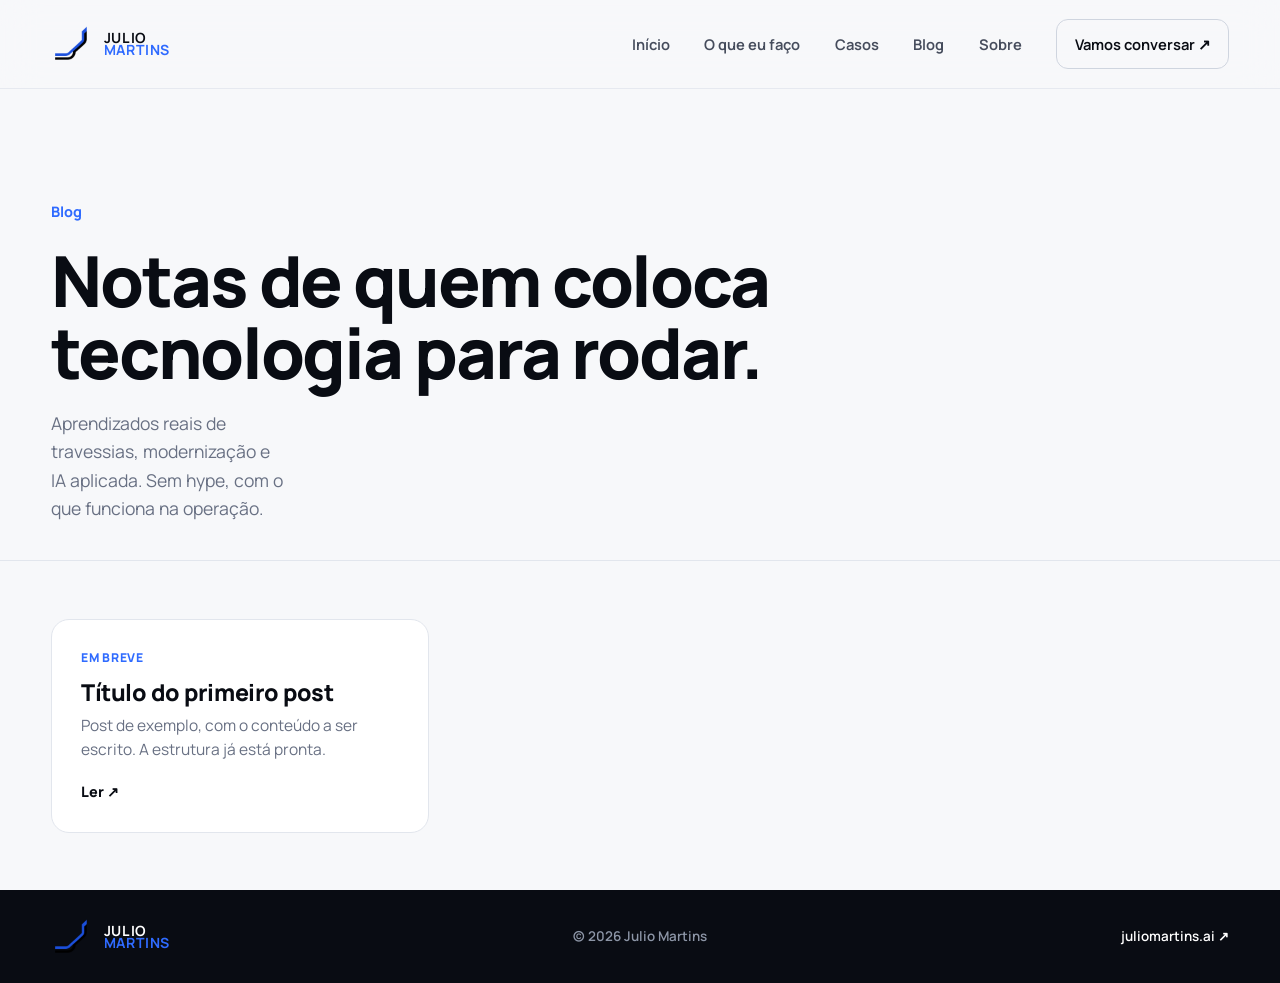
==== commit bfa0b6c7: "nav: adiciona link Inicio em todas as paginas (voltar para a home)" ====
--- a/blog/index.html
+++ b/blog/index.html
@@ -5,7 +5,7 @@
 <link href="https://fonts.googleapis.com/css2?family=Manrope:wght@400;500;600;700;800&display=swap" rel="stylesheet">
 <link rel="stylesheet" href="../styles.css?v=3"><link rel="stylesheet" href="../styles-improvements.css?v=3"><link rel="stylesheet" href="../internal.css?v=1"></head><body>
 <a class="skip-link" href="#c">Ir para o conteúdo</a>
-<header class="site-header"><div class="shell header-inner"><a class="brand" href="../index.html" aria-label="Julio Martins, início"><img src="../assets/img/marca-trilhos.webp" alt=""><span><b>Julio</b><b>Martins</b></span></a><nav class="site-nav" aria-label="Navegação principal"><a href="../index.html#praticas">O que eu faço</a><a href="../casos/index.html">Casos</a><a href="index.html">Blog</a><a href="../index.html#sobre">Sobre</a><a class="nav-cta" href="../index.html#contato">Vamos conversar ↗</a></nav></div></header>
+<header class="site-header"><div class="shell header-inner"><a class="brand" href="../index.html" aria-label="Julio Martins, início"><img src="../assets/img/marca-trilhos.webp" alt=""><span><b>Julio</b><b>Martins</b></span></a><nav class="site-nav" aria-label="Navegação principal"><a href="../index.html">Início</a><a href="../index.html#praticas">O que eu faço</a><a href="../casos/index.html">Casos</a><a href="index.html">Blog</a><a href="../index.html#sobre">Sobre</a><a class="nav-cta" href="../index.html#contato">Vamos conversar ↗</a></nav></div></header>
 <main id="c">
 <section class="page-hero"><div class="shell"><p class="section-label">Blog</p><h1>Notas de quem coloca tecnologia para rodar.</h1><p class="intro">Aprendizados reais de travessias, modernização e IA aplicada. Sem hype, com o que funciona na operação.</p></div></section>
 <section><div class="shell"><div class="card-list">
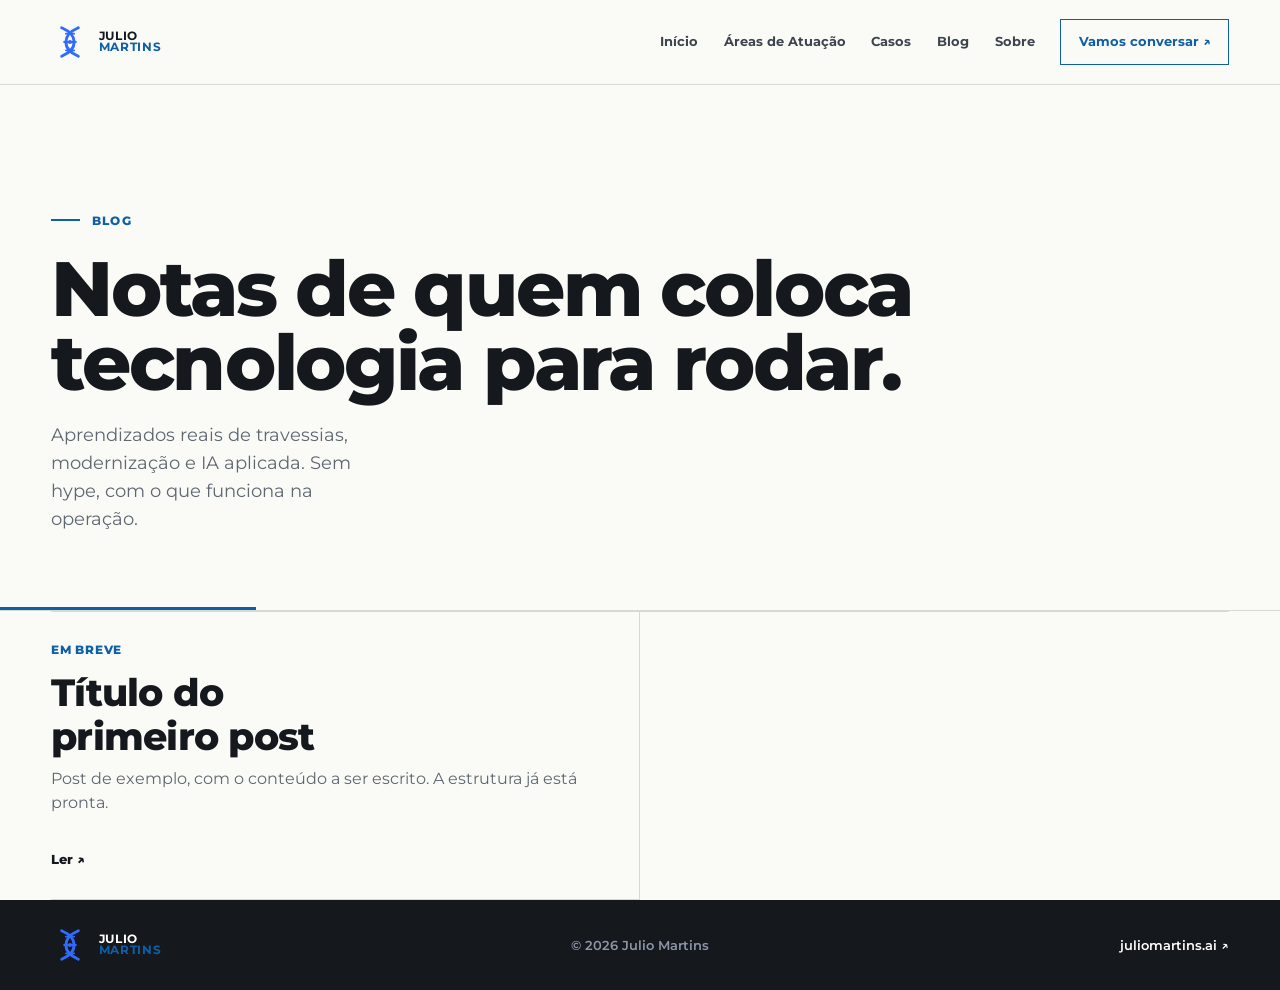
==== commit 2baa03e5: "refactor: ajusta identidade, linguagem e contato" ====
--- a/blog/index.html
+++ b/blog/index.html
@@ -1,14 +1,14 @@
 <!doctype html><html lang="pt-BR"><head><meta charset="utf-8"><meta name="viewport" content="width=device-width, initial-scale=1">
 <title>Blog, Julio Martins</title><meta name="description" content="Notas sobre tecnologia aplicada, travessias e IA em operação real.">
-<link rel="canonical" href="https://juliomartins.ai/"><link rel="icon" href="../assets/img/marca-trilhos.webp" type="image/webp">
+<link rel="canonical" href="https://juliomartins.ai/"><link rel="icon" href="../assets/img/marca-origem.svg" type="image/svg+xml">
 <link rel="preconnect" href="https://fonts.googleapis.com"><link rel="preconnect" href="https://fonts.gstatic.com" crossorigin>
-<link href="https://fonts.googleapis.com/css2?family=Manrope:wght@400;500;600;700;800&display=swap" rel="stylesheet">
-<link rel="stylesheet" href="../styles.css?v=3"><link rel="stylesheet" href="../styles-improvements.css?v=3"><link rel="stylesheet" href="../internal.css?v=1"></head><body>
+<link href="https://fonts.googleapis.com/css2?family=Montserrat:wght@400;500;600;700;800&display=swap" rel="stylesheet">
+<link rel="stylesheet" href="../styles.css?v=4"><link rel="stylesheet" href="../styles-improvements.css?v=4"><link rel="stylesheet" href="../internal.css?v=1"><link rel="stylesheet" href="../editorial-revision.css?v=1"></head><body>
 <a class="skip-link" href="#c">Ir para o conteúdo</a>
-<header class="site-header"><div class="shell header-inner"><a class="brand" href="../index.html" aria-label="Julio Martins, início"><img src="../assets/img/marca-trilhos.webp" alt=""><span><b>Julio</b><b>Martins</b></span></a><nav class="site-nav" aria-label="Navegação principal"><a href="../index.html">Início</a><a href="../index.html#praticas">O que eu faço</a><a href="../casos/index.html">Casos</a><a href="index.html">Blog</a><a href="../index.html#sobre">Sobre</a><a class="nav-cta" href="../index.html#contato">Vamos conversar ↗</a></nav></div></header>
+<header class="site-header"><div class="shell header-inner"><a class="brand" href="../index.html" aria-label="Julio Martins, início"><img src="../assets/img/marca-origem.svg" alt=""><span><b>Julio</b><b>Martins</b></span></a><nav class="site-nav" aria-label="Navegação principal"><a href="../index.html">Início</a><a href="../index.html#praticas">Áreas de Atuação</a><a href="../casos/index.html">Casos</a><a href="index.html">Blog</a><a href="../index.html#sobre">Sobre</a><a class="nav-cta" href="https://wa.me/5541992665028" target="_blank" rel="noopener">Vamos conversar ↗</a></nav></div></header>
 <main id="c">
 <section class="page-hero"><div class="shell"><p class="section-label">Blog</p><h1>Notas de quem coloca tecnologia para rodar.</h1><p class="intro">Aprendizados reais de travessias, modernização e IA aplicada. Sem hype, com o que funciona na operação.</p></div></section>
 <section><div class="shell"><div class="card-list">
 <a class="card" href="exemplo-primeiro-post.html"><span class="meta">Em breve</span><h3>Título do primeiro post</h3><p>Post de exemplo, com o conteúdo a ser escrito. A estrutura já está pronta.</p><span class="go">Ler ↗</span></a>
 </div></div></section></main>
-<footer class="site-footer"><div class="shell footer-inner"><a class="brand" href="../index.html"><img src="../assets/img/marca-trilhos.webp" alt=""><span><b>Julio</b><b>Martins</b></span></a><p>© 2026 Julio Martins</p><a href="https://juliomartins.ai/">juliomartins.ai ↗</a></div></footer></body></html>
+<footer class="site-footer"><div class="shell footer-inner"><a class="brand" href="../index.html"><img src="../assets/img/marca-origem.svg" alt=""><span><b>Julio</b><b>Martins</b></span></a><p>© 2026 Julio Martins</p><a href="https://juliomartins.ai/">juliomartins.ai ↗</a></div></footer></body></html>
--- a/styles.css
+++ b/styles.css
@@ -1,8 +1,8 @@
 /* Sistema Vivo — minimalismo tecnológico premium; sofisticado e comercial, sem linguagem de engenharia civil. */
-:root{--ink:#090c13;--canvas:#f7f8fa;--white:#fff;--muted:#687083;--line:#e2e6ed;--blue:#2f6bff;--pale:#eaf0ff;--bright:#80a7ff;--font:"Manrope",Arial,sans-serif;--shell:min(100% - clamp(2rem,8vw,10rem),86rem);--ease:cubic-bezier(.22,1,.36,1)}*{box-sizing:border-box}html{scroll-behavior:smooth;scroll-padding-top:5.5rem}body{min-width:320px;margin:0;background:var(--canvas);color:var(--ink);font-family:var(--font);line-height:1.55;-webkit-font-smoothing:antialiased}img{display:block;max-width:100%}a{color:inherit}button{font:inherit;cursor:pointer}:focus-visible{outline:3px solid var(--blue);outline-offset:4px}.shell{width:var(--shell);margin:auto}.skip-link{position:fixed;z-index:99;top:.7rem;left:.7rem;transform:translateY(-200%);padding:.7rem 1rem;background:#fff;border-radius:.5rem;font-weight:800;text-decoration:none}.skip-link:focus{transform:translateY(0)}
+:root{--ink:#090c13;--canvas:#f7f8fa;--white:#fff;--muted:#687083;--line:#e2e6ed;--blue:#2f6bff;--pale:#eaf0ff;--bright:#80a7ff;--font:"Montserrat",Arial,sans-serif;--shell:min(100% - clamp(2rem,8vw,10rem),86rem);--ease:cubic-bezier(.22,1,.36,1)}*{box-sizing:border-box}html{scroll-behavior:smooth;scroll-padding-top:5.5rem}body{min-width:320px;margin:0;background:var(--canvas);color:var(--ink);font-family:var(--font);line-height:1.55;-webkit-font-smoothing:antialiased}img{display:block;max-width:100%}a{color:inherit}button{font:inherit;cursor:pointer}:focus-visible{outline:3px solid var(--blue);outline-offset:4px}.shell{width:var(--shell);margin:auto}.skip-link{position:fixed;z-index:99;top:.7rem;left:.7rem;transform:translateY(-200%);padding:.7rem 1rem;background:#fff;border-radius:.5rem;font-weight:800;text-decoration:none}.skip-link:focus{transform:translateY(0)}
 /* Navegação */.site-header{position:sticky;z-index:20;top:0;background:rgba(247,248,250,.88);border-bottom:1px solid rgba(226,230,237,.78);backdrop-filter:blur(18px)}.header-inner{display:flex;align-items:center;justify-content:space-between;min-height:5.5rem;gap:2rem}.brand{display:inline-flex;align-items:center;gap:.78rem;text-decoration:none}.brand img{width:2.5rem;height:2.5rem}.brand span{display:grid;font-size:.88rem;font-weight:800;letter-spacing:.045em;line-height:.86;text-transform:uppercase}.brand b:last-child{color:var(--blue)}.site-nav{display:flex;align-items:center;gap:clamp(1.3rem,2.7vw,2.8rem)}.site-nav a{position:relative;color:#454c5c;font-size:.92rem;font-weight:650;text-decoration:none}.site-nav a:not(.nav-cta)::after{position:absolute;right:0;bottom:-.45rem;left:0;height:2px;background:var(--blue);content:"";transform:scaleX(0);transform-origin:left;transition:transform .18s var(--ease)}.site-nav a:hover{color:var(--ink)}.site-nav a:hover::after{transform:scaleX(1)}.nav-cta{padding:.78rem 1.08rem;border:1px solid #cfd5df;border-radius:.75rem!important;color:var(--ink)!important}.nav-cta:hover{border-color:var(--ink);background:#fff}
 /* Abertura */.hero{position:relative;isolation:isolate;overflow:hidden;background:var(--ink);color:#fff}.hero-layout{position:relative;z-index:1;display:grid;grid-template-columns:minmax(0,1.02fr) minmax(23rem,.82fr);gap:clamp(2rem,6vw,8rem);align-items:center;min-height:min(49rem,calc(100vh - 5.5rem));padding:clamp(5rem,10vw,9rem) 0 clamp(4.5rem,8vw,7.5rem)}.hero-copy{max-width:43rem}.hero-kicker,.section-label{margin:0 0 1.35rem;color:var(--blue);font-size:.9rem;font-weight:750}.hero-kicker{color:var(--bright)}h1,h2,h3{margin:0;font-weight:700;letter-spacing:-.075em;line-height:.93;text-wrap:balance}.hero h1{max-width:10ch;font-size:clamp(3.45rem,6.3vw,7rem)}.hero h1 em{color:var(--bright);font-style:normal}.hero-copy>p:not(.hero-kicker){max-width:44ch;margin:2rem 0 0;color:#c9cfdb;font-size:clamp(1.08rem,1.58vw,1.32rem);line-height:1.65}.hero-actions{display:flex;flex-wrap:wrap;gap:.9rem;align-items:center;margin-top:2.25rem}.button{display:inline-flex;align-items:center;justify-content:center;gap:.65rem;min-height:3.55rem;padding:.88rem 1.16rem;border:1px solid transparent;border-radius:.78rem;font-size:.94rem;font-weight:750;text-decoration:none;transition:transform .18s var(--ease),background .18s var(--ease)}.button:hover{transform:translateY(-2px)}.primary{background:var(--blue);color:#fff}.primary:hover{background:#2159df}.quiet{padding:.8rem .4rem;color:#fff;font-size:.94rem;font-weight:700;text-decoration:none}.hero-copy small{display:flex;flex-wrap:wrap;align-items:center;gap:.65rem;margin-top:clamp(3.5rem,7vw,6rem);color:#9ba5b9;font-size:.84rem;font-weight:600}.hero-copy small i{width:3px;height:3px;border-radius:50%;background:#69748a}.hero-art{position:relative;min-height:31rem;margin:0;overflow:hidden;border-radius:clamp(1.5rem,3vw,2.6rem);box-shadow:0 42px 100px rgba(0,0,0,.44)}.hero-art::before{position:absolute;z-index:1;inset:0;border:1px solid rgba(255,255,255,.16);border-radius:inherit;content:""}.hero-art img{width:100%;height:100%;min-height:31rem;object-fit:cover}.hero-art figcaption{position:absolute;z-index:2;right:1.25rem;bottom:1.25rem;padding:.8rem 1rem;border:1px solid rgba(255,255,255,.16);border-radius:.72rem;background:rgba(9,12,19,.8);font-size:.82rem;font-weight:650}.hero-orbit{position:absolute;z-index:0;border:1px solid rgba(128,167,255,.13);border-radius:50%}.hero-orbit.a{top:-37rem;right:-23rem;width:75rem;height:75rem}.hero-orbit.b{bottom:-36rem;left:-23rem;width:64rem;height:64rem;border-color:rgba(255,255,255,.08)}
-/* Texto de valor */.signal{padding:clamp(5rem,10vw,10rem) 0 0;background:#fff}.signal-layout{display:grid;grid-template-columns:minmax(0,1fr) minmax(15rem,.55fr);gap:clamp(2rem,8vw,8rem);align-items:end;padding-bottom:clamp(4.6rem,9vw,8.5rem)}.signal h2{max-width:12ch;font-size:clamp(2.7rem,4.7vw,5.2rem);letter-spacing:-.068em;line-height:.98}.signal p{max-width:29ch;margin:.4rem 0 0;color:var(--muted);font-size:1.1rem;line-height:1.65}.marquee{display:flex;justify-content:space-between;gap:1rem;overflow:hidden;padding:1.35rem max(1rem,calc((100% - var(--shell))/2));background:var(--pale);color:var(--blue);font-size:clamp(1.15rem,2vw,1.8rem);font-weight:700;letter-spacing:-.035em;white-space:nowrap}.marquee i{width:.45rem;height:.45rem;flex:0 0 auto;border-radius:50%;background:currentColor}
+/* Texto de valor */.signal{padding:clamp(5rem,10vw,10rem) 0 0;background:#fff}.signal-layout{display:grid;grid-template-columns:minmax(0,1fr) minmax(15rem,.55fr);gap:clamp(2rem,8vw,8rem);align-items:end;padding-bottom:clamp(4.6rem,9vw,8.5rem)}.signal h2{max-width:12ch;font-size:clamp(2.7rem,4.7vw,5.2rem);letter-spacing:-.068em;line-height:.98}.signal p{max-width:29ch;margin:.4rem 0 0;color:var(--muted);font-size:1.1rem;line-height:1.65}.marquee{display:flex;align-items:center;justify-content:space-between;gap:1rem;overflow:hidden;padding:1.35rem max(1rem,calc((100% - var(--shell))/2));background:var(--pale);color:var(--blue);font-size:clamp(1.15rem,2vw,1.8rem);font-weight:700;letter-spacing:-.035em;white-space:nowrap}.marquee i{width:.45rem;height:.45rem;flex:0 0 auto;align-self:center;border-radius:50%;background:currentColor}
 /* Práticas */.practices{padding:clamp(5rem,10vw,10rem) 0}.intro{display:grid;grid-template-columns:minmax(0,1.15fr) minmax(16rem,.45fr);gap:clamp(2rem,8vw,9rem);align-items:end}.intro h2{max-width:12ch;font-size:clamp(2.8rem,5.2vw,5.8rem)}.intro>p{max-width:29ch;margin:0 0 .35rem;color:var(--muted);font-size:1.08rem;line-height:1.65}.practice-grid{display:grid;grid-template-columns:repeat(2,minmax(0,1fr));gap:1rem;margin-top:clamp(2.6rem,5vw,5rem)}.practice{position:relative;display:flex;min-height:clamp(24rem,33vw,31rem);flex-direction:column;justify-content:space-between;overflow:hidden;padding:clamp(1.7rem,3.2vw,2.7rem);border-radius:1.45rem;transition:transform .3s var(--ease),box-shadow .3s var(--ease)}.practice:hover{z-index:1;transform:translateY(-6px);box-shadow:0 28px 60px rgba(19,31,61,.16)}.practice.featured{grid-column:1/-1;min-height:clamp(28rem,40vw,37rem);background:var(--blue);color:#fff}.practice.featured::after{position:absolute;top:-25%;right:-12%;width:29rem;height:29rem;border:1px solid rgba(255,255,255,.2);border-radius:50%;content:""}.practice.dark{background:#10151f;color:#fff}.practice.dark::after{position:absolute;right:-5rem;bottom:-6rem;width:20rem;height:20rem;border-radius:50%;background:radial-gradient(circle at 35% 35%,rgba(47,107,255,.96),rgba(47,107,255,.04) 60%,transparent 61%);content:""}.practice.soft{background:var(--pale)}.practice.soft::after{position:absolute;top:-4rem;right:8%;width:10rem;height:10rem;border-radius:50%;background:rgba(47,107,255,.18);content:""}.practice.light{grid-column:1/-1;min-height:clamp(19rem,25vw,24rem);border:1px solid var(--line);background:#fff}.practice.light::after{position:absolute;right:8%;bottom:-9rem;width:22rem;height:22rem;border:1px solid #d2defd;border-radius:50%;content:""}.practice header,.practice a{position:relative;z-index:1;display:flex;justify-content:space-between;color:inherit;font-size:.86rem;font-weight:750;text-decoration:none}.practice header{opacity:.72}.practice>div{position:relative;z-index:1;max-width:32rem;margin-top:auto}.practice.featured>div{max-width:39rem}.practice h3{font-size:clamp(2.4rem,4.1vw,4.55rem)}.practice.featured h3{font-size:clamp(3.4rem,6.4vw,7rem)}.practice strong{display:block;max-width:26ch;margin-top:1.15rem;font-size:clamp(1.08rem,1.68vw,1.28rem);letter-spacing:-.035em;line-height:1.3}.practice p{max-width:49ch;margin:.85rem 0 0;font-size:1rem;line-height:1.63;opacity:.78}.practice.light>div{display:grid;grid-template-columns:minmax(12rem,.5fr) minmax(20rem,1fr);gap:2rem;align-items:end;max-width:100%}.practice.light strong,.practice.light p{margin:0}.practice a{margin-top:2.2rem;font-size:.94rem}.practice a b{font-size:1.25rem}
 /* Resultado */.outcome{padding:clamp(5rem,10vw,10rem) 0;background:#10151f;color:#fff}.outcome-layout{display:grid;grid-template-columns:minmax(0,.83fr) minmax(24rem,1.15fr);gap:clamp(3rem,9vw,10rem);align-items:end}.outcome .section-label{color:var(--bright)}.outcome h2{max-width:10ch;font-size:clamp(2.8rem,5.3vw,6.1rem)}.outcome p:not(.section-label){max-width:40ch;margin:1.5rem 0 2rem;color:#afb8c7;font-size:1rem;line-height:1.65}.outline{border-color:rgba(255,255,255,.3);color:#fff}.numbers{border-top:1px solid rgba(255,255,255,.18)}.numbers p{display:grid;grid-template-columns:minmax(8rem,.5fr) 1fr;gap:1.5rem;align-items:baseline;margin:0!important;padding:1.3rem 0;border-bottom:1px solid rgba(255,255,255,.18)}.numbers b{color:var(--bright);font-size:clamp(3rem,5vw,5rem);letter-spacing:-.09em;line-height:.82}.numbers span{max-width:25ch;color:#d9deea;font-size:.95rem;line-height:1.4}
 /* Casos */.cases{padding:clamp(5rem,10vw,10rem) 0;background:#fff}.cases-head{display:flex;justify-content:space-between;gap:2rem;align-items:end}.cases-head h2{max-width:13ch;font-size:clamp(2.6rem,4.9vw,5.4rem)}.controls{display:grid;grid-template-columns:1fr auto auto;gap:.6rem;align-items:center}.controls p{grid-column:1/-1;margin:0 0 .35rem;color:var(--muted);font-size:.92rem}.controls button{display:grid;width:3.1rem;height:3.1rem;place-items:center;border:1px solid #d4d9e3;border-radius:50%;background:transparent;font-size:1.25rem;transition:.18s var(--ease)}.controls button:hover{border-color:var(--blue);background:var(--blue);color:#fff}.case-carousel{display:flex;gap:1.1rem;width:var(--shell);margin:clamp(2.4rem,5vw,4.5rem) 0 0 max(1rem,calc((100% - var(--shell))/2));padding:0 max(1rem,calc((100% - var(--shell))/2)) .75rem 0;overflow-x:auto;scroll-snap-type:x mandatory;scrollbar-width:none}.case-carousel::-webkit-scrollbar{display:none}.case{position:relative;display:flex;min-height:clamp(23rem,36vw,31rem);flex:0 0 min(35rem,73vw);align-items:end;overflow:hidden;border-radius:1.25rem;background:#0d111a;color:#fff;scroll-snap-align:start}.case::before,.case::after,.case>div::before{position:absolute;content:""}.case.migration::before{top:-20%;right:-5%;width:32rem;height:32rem;border:1px solid rgba(128,167,255,.55);border-radius:50%;box-shadow:0 0 0 3.5rem rgba(47,107,255,.09),0 0 0 7rem rgba(47,107,255,.055)}.case.migration::after{right:-4rem;bottom:3rem;width:29rem;height:1rem;border-radius:99px;background:#3b76ff;box-shadow:-12rem -5rem 0 -.35rem rgba(128,167,255,.42);transform:rotate(-35deg)}.case.product{background:#122041}.case.product::before{top:-9rem;right:-6rem;width:27rem;height:27rem;border-radius:50%;background:radial-gradient(circle at 30% 68%,#82a7ff 0 4%,#2f6bff 22%,rgba(47,107,255,.18) 50%,transparent 67%)}.case.product::after{right:4rem;bottom:-4rem;width:21rem;height:21rem;border:1px solid rgba(255,255,255,.18);border-radius:50%}.case.intelligence::before{top:-8rem;left:-7rem;width:27rem;height:27rem;border-radius:50%;background:radial-gradient(circle at 58% 59%,#5183ff 0 9%,rgba(47,107,255,.64) 19%,rgba(47,107,255,.05) 55%,transparent 66%)}.case.intelligence::after{top:3rem;right:-10rem;width:24rem;height:24rem;border:1px solid rgba(128,167,255,.36);border-radius:50%}.case>div{position:relative;z-index:1;width:100%;padding:clamp(1.4rem,3vw,2.2rem);background:linear-gradient(180deg,rgba(8,11,18,.02) 15%,rgba(8,11,18,.9) 100%)}.case span{display:block;margin-bottom:auto;color:rgba(255,255,255,.85);font-size:.78rem;font-weight:700}.case h3{max-width:11ch;font-size:clamp(2rem,3.3vw,3.3rem)}.case p{max-width:38ch;margin:.9rem 0 1.5rem;color:rgba(255,255,255,.78);font-size:.96rem}.case footer{display:flex;justify-content:space-between;padding-top:1.05rem;border-top:1px solid rgba(255,255,255,.23);font-size:.9rem;font-weight:700}
--- a/editorial-revision.css
+++ b/editorial-revision.css
@@ -0,0 +1,159 @@
+/* Modernismo de Travessia: papel quente, grafite e azul estrutural. */
+:root {
+  --ink: #15181d;
+  --canvas: #fafaf7;
+  --white: #ffffff;
+  --muted: #5f6770;
+  --line: #d7d9d5;
+  --blue: #0e5fa5;
+  --pale: #f0f2ef;
+  --bright: #0e5fa5;
+  --font: "Montserrat", Arial, sans-serif;
+  --shell: min(100% - clamp(2rem, 8vw, 10rem), 82rem);
+}
+
+body { background: var(--canvas); color: var(--ink); }
+.site-header { background: rgba(250, 250, 247, .96); border-bottom-color: var(--line); backdrop-filter: none; }
+.header-inner { min-height: 5.25rem; }
+.brand { gap: .62rem; }
+.brand img { width: 2.35rem; height: 2.35rem; }
+.brand span { font-size: .78rem; letter-spacing: .055em; }
+.brand b:last-child, .site-nav a:hover, .footer-social a:hover { color: var(--blue); }
+.site-nav { gap: clamp(.95rem, 2vw, 2rem); }
+.site-nav a { color: #3d444d; font-size: .8rem; font-weight: 700; }
+.nav-cta { border-color: var(--blue); border-radius: 0 !important; color: var(--blue) !important; }
+.nav-cta:hover { background: var(--blue); color: var(--white) !important; }
+
+.hero { background: var(--canvas); color: var(--ink); border-bottom: 1px solid var(--line); }
+.hero::after { position: absolute; right: 0; bottom: -1px; left: 0; height: 3px; background: linear-gradient(90deg, var(--blue) 0 17%, transparent 17%); content: ""; }
+.hero-orbit { display: none; }
+.hero-layout { grid-template-columns: minmax(0, 1fr) minmax(16rem, .43fr); gap: clamp(2rem, 8vw, 9rem); min-height: auto; padding: clamp(5.5rem, 11vw, 10rem) 0 clamp(4.5rem, 8vw, 7rem); align-items: end; }
+.hero-copy { max-width: 48rem; }
+.hero-kicker, .section-label { color: var(--blue); font-size: .72rem; font-weight: 800; letter-spacing: .12em; text-transform: uppercase; }
+.hero-kicker::before, .section-label::before { display: inline-block; width: 1.8rem; height: 2px; margin: 0 .72rem .22rem 0; background: currentColor; content: ""; vertical-align: middle; }
+h1, h2, h3 { letter-spacing: -.06em; }
+.hero h1 { max-width: 10.8ch; font-size: clamp(3.1rem, 6.5vw, 6.9rem); line-height: .92; }
+.hero h1 em { color: var(--blue); }
+.hero-copy > p:not(.hero-kicker) { max-width: 47ch; color: var(--ink-soft, #3d434b); font-size: clamp(1rem, 1.55vw, 1.25rem); line-height: 1.65; }
+.button { min-height: 3.1rem; border-radius: 0; font-size: .82rem; font-weight: 800; letter-spacing: .015em; }
+.primary { background: var(--blue); }
+.primary:hover { background: #084478; }
+.quiet { color: var(--ink); font-size: .84rem; }
+.quiet:hover { color: var(--blue); }
+.hero-copy small { color: var(--muted); font-size: .76rem; letter-spacing: .03em; }
+.hero-copy small i { width: 4px; height: 4px; background: var(--blue); }
+.hero-evidence { display: grid; gap: 1.1rem; padding: 1.25rem 0 0 1.25rem; border-left: 3px solid var(--blue); }
+.hero-evidence p { margin: 0; color: var(--muted); font-size: .69rem; font-weight: 800; letter-spacing: .1em; line-height: 1.35; text-transform: uppercase; }
+.hero-evidence strong { display: block; max-width: 10ch; color: var(--ink); font-size: clamp(1.55rem, 2.5vw, 2.25rem); line-height: .94; letter-spacing: -.06em; }
+.hero-evidence .evidence-rule { width: 100%; height: 1px; background: var(--line); }
+.hero-art { display: none; }
+
+.signal { padding-top: clamp(4.5rem, 9vw, 8rem); background: var(--white); }
+.signal-layout { grid-template-columns: minmax(0, 1.15fr) minmax(15rem, .42fr); padding-bottom: clamp(3rem, 7vw, 6rem); }
+.signal h2 { max-width: 13ch; font-size: clamp(2.55rem, 4.9vw, 5.25rem); }
+.signal p { max-width: 32ch; color: var(--muted); }
+.marquee { justify-content: center; gap: clamp(1rem, 3vw, 2.5rem); padding: 1.05rem max(1rem, calc((100% - var(--shell)) / 2)); background: var(--pale); color: var(--blue); font-size: clamp(.9rem, 1.4vw, 1.1rem); letter-spacing: .015em; line-height: 1; }
+.marquee i { display: block; width: 5px; height: 5px; align-self: center; }
+
+.practices { padding: clamp(5rem, 10vw, 9rem) 0; }
+.intro { grid-template-columns: minmax(0, 1.05fr) minmax(15rem, .42fr); }
+.intro h2 { max-width: 12ch; font-size: clamp(2.65rem, 5vw, 5.5rem); }
+.intro > p { color: var(--muted); font-size: 1rem; }
+.practice-sequence { gap: 0; margin-top: clamp(2.8rem, 5vw, 4.5rem); border-top: 1px solid var(--line); }
+.practice-row, .practice-row--01, .practice-row--02, .practice-row--03, .practice-row--04 { grid-template-columns: minmax(12rem, .72fr) minmax(20rem, 1.28fr); gap: clamp(1.5rem, 4vw, 4.75rem); padding: clamp(2rem, 3.5vw, 3.1rem) 0; border: 0; border-bottom: 1px solid var(--line); border-radius: 0; background: transparent; color: var(--ink); }
+.practice-row::before { grid-row: 1 / span 2; width: 3px; background: transparent; content: ""; }
+.practice-row:hover { box-shadow: none; transform: none; }
+.practice-row:hover::before { background: var(--blue); }
+.practice-index { color: var(--blue) !important; font-size: .72rem; letter-spacing: .08em; }
+.practice-row h3 { max-width: 11ch; font-size: clamp(2rem, 3.6vw, 3.85rem); }
+.practice-summary p, .practice-row--01 .practice-summary p, .practice-row--03 .practice-summary p { color: var(--muted); font-size: clamp(.95rem, 1.05vw, 1.08rem); }
+.practice-summary p strong, .practice-row--01 .practice-summary p strong, .practice-row--03 .practice-summary p strong { color: var(--ink); font-size: 1.08em; }
+.practice-summary a, .practice-row--01 .practice-summary a, .practice-row--03 .practice-summary a { color: var(--blue); font-size: .82rem; }
+
+.outcome { padding: clamp(4.5rem, 9vw, 8rem) 0; background: var(--ink); }
+.outcome-layout { grid-template-columns: minmax(0, .86fr) minmax(22rem, 1.14fr); }
+.outcome .section-label, .numbers b { color: #84b8df; }
+.outcome h2 { font-size: clamp(2.65rem, 5vw, 5.65rem); }
+.outline { border-radius: 0; }
+.numbers { position: relative; border-top-color: rgba(255, 255, 255, .22); }
+.numbers::before { position: absolute; top: -2px; left: 0; width: 9rem; height: 3px; background: var(--blue); content: ""; }
+.numbers p { grid-template-columns: minmax(8rem, .48fr) 1fr; }
+.numbers span { font-size: .87rem; }
+
+.cases { padding: clamp(5rem, 10vw, 9rem) 0; background: var(--white); }
+.cases-head h2 { max-width: 14ch; font-size: clamp(2.55rem, 4.9vw, 5.15rem); }
+.controls button { width: 2.7rem; height: 2.7rem; border-radius: 0; }
+.case-carousel { gap: 0; width: var(--shell); margin: clamp(2.8rem, 5vw, 4.3rem) auto 0; padding: 0; overflow: visible; }
+.case { min-height: 22rem; flex: 1 1 0; border: 1px solid var(--line); border-right: 0; border-radius: 0; background: var(--canvas) !important; color: var(--ink); }
+.case:last-child { border-right: 1px solid var(--line); }
+.case::before, .case::after, .case > div::before { display: none; }
+.case > div { align-self: stretch; display: flex; flex-direction: column; padding: clamp(1.25rem, 2.1vw, 1.75rem); background: transparent; }
+.case span { color: var(--blue); font-size: .68rem; letter-spacing: .07em; }
+.case h3 { max-width: 9ch; margin-top: auto; font-size: clamp(1.65rem, 2.5vw, 2.35rem); }
+.case p { color: var(--muted); font-size: .85rem; }
+.case footer { color: var(--ink); font-size: .78rem; }
+
+.about { padding: clamp(5rem, 10vw, 9rem) 0; }
+.about-layout { grid-template-columns: minmax(12rem, .4fr) minmax(0, 1.05fr) minmax(15rem, .48fr); }
+.portrait-placeholder { min-height: clamp(17rem, 24vw, 22rem); border-radius: 0; background: var(--pale); box-shadow: inset 0 0 0 1px var(--line); }
+.portrait-placeholder::before { width: 58%; height: 58%; border-color: rgba(14, 95, 165, .32); border-radius: 0; box-shadow: none; }
+.portrait-placeholder img { filter: none; opacity: 1; }
+.about h2 { font-size: clamp(2.6rem, 4.8vw, 5.2rem); }
+.about-layout > div:first-child > p { color: var(--blue); }
+.about-layout > div:last-child p { color: var(--muted); font-size: 1rem; }
+
+.contact { padding: clamp(4.5rem, 9vw, 8rem) 0; border-top: 1px solid var(--line); background: var(--pale); color: var(--ink); }
+.glow { display: none; }
+.contact-layout { grid-template-columns: minmax(0, 1.05fr) minmax(17rem, .5fr); padding-left: clamp(1.2rem, 3vw, 2.4rem); border-left: 4px solid var(--blue); }
+.contact .section-label { color: var(--blue); }
+.contact h2 { font-size: clamp(2.75rem, 5.4vw, 5.85rem); }
+.contact p:not(.section-label) { color: var(--ink-soft, #3d434b); font-size: 1rem; }
+.white { background: var(--blue); color: var(--white); }
+.white:hover { background: #084478; color: var(--white); }
+.contact-detail a { border-bottom-color: var(--line-strong, #b7bbb5); }
+.contact-detail a:hover { color: var(--blue); }
+
+.site-footer { background: var(--ink); }
+.footer-inner .brand img { filter: none; }
+.footer-social a { color: #aab0ba; }
+
+/* Dossiês internos: informações organizadas, sem cards genéricos. */
+.page-hero { position: relative; padding: clamp(5.2rem, 10vw, 8rem) 0 clamp(3.4rem, 6vw, 5.2rem); background: var(--canvas); }
+.page-hero::after { position: absolute; bottom: 0; left: 0; width: 16rem; height: 3px; background: var(--blue); content: ""; }
+.page-hero h1 { max-width: 18ch; font-size: clamp(2.85rem, 6vw, 5.75rem); line-height: .96; }
+.page-hero .intro { max-width: 58ch; color: var(--muted); }
+.card-list { gap: 0; grid-template-columns: repeat(2, minmax(0, 1fr)); padding: 0; border-top: 1px solid var(--line); }
+.card { min-height: 18rem; padding: 1.8rem 0; border: 0; border-right: 1px solid var(--line); border-bottom: 1px solid var(--line); border-radius: 0; background: transparent; }
+.card:nth-child(even) { padding-left: clamp(1.5rem, 4vw, 4rem); border-right: 0; }
+.card:nth-child(odd) { padding-right: clamp(1.5rem, 4vw, 4rem); }
+.card:hover { box-shadow: none; transform: none; border-color: var(--line); }
+.card:hover h3, .card:hover .go { color: var(--blue); }
+.card h3 { max-width: 14ch; font-size: clamp(1.7rem, 3vw, 2.7rem); }
+.card .go { margin-top: auto; color: var(--ink); font-size: .8rem; }
+.prose { max-width: 65ch; margin-left: max(1rem, calc((100vw - var(--shell)) / 2)); padding: clamp(4rem, 7vw, 6rem) 0; }
+.prose h1 { font-size: clamp(2.6rem, 5vw, 4.6rem); line-height: .98; }
+
+@media (max-width: 52rem) {
+  .hero-layout, .signal-layout, .intro, .outcome-layout, .contact-layout { grid-template-columns: 1fr; }
+  .hero-evidence { max-width: 25rem; margin-top: .5rem; }
+  .site-nav { gap: .8rem; }
+  .site-nav a { font-size: .73rem; }
+  .nav-cta { padding: .56rem .65rem; }
+  .practice-row, .practice-row--01, .practice-row--02, .practice-row--03, .practice-row--04 { grid-template-columns: 1fr; gap: 1rem; padding: 1.75rem 0; }
+  .practice-row h3, .practice-summary { grid-column: 1; }
+  .practice-row h3 { font-size: clamp(2.1rem, 10vw, 3.3rem); }
+  .case-carousel { overflow-x: auto; scroll-snap-type: x mandatory; }
+  .case { min-width: 76vw; flex: 0 0 76vw; border-right: 1px solid var(--line); scroll-snap-align: start; }
+  .case + .case { margin-left: .8rem; }
+  .about-layout { grid-template-columns: 1fr; }
+  .about-layout > div:last-child { grid-column: auto; }
+  .card-list { grid-template-columns: 1fr; }
+  .card, .card:nth-child(even), .card:nth-child(odd) { min-height: auto; padding: 1.6rem 0; border-right: 0; }
+  .prose { width: var(--shell); margin: auto; }
+}
+
+@media (max-width: 32rem) {
+  .site-nav a:not(.nav-cta) { display: none; }
+  .marquee { gap: 1rem; font-size: .76rem; }
+  .marquee i { width: 4px; height: 4px; }
+}
